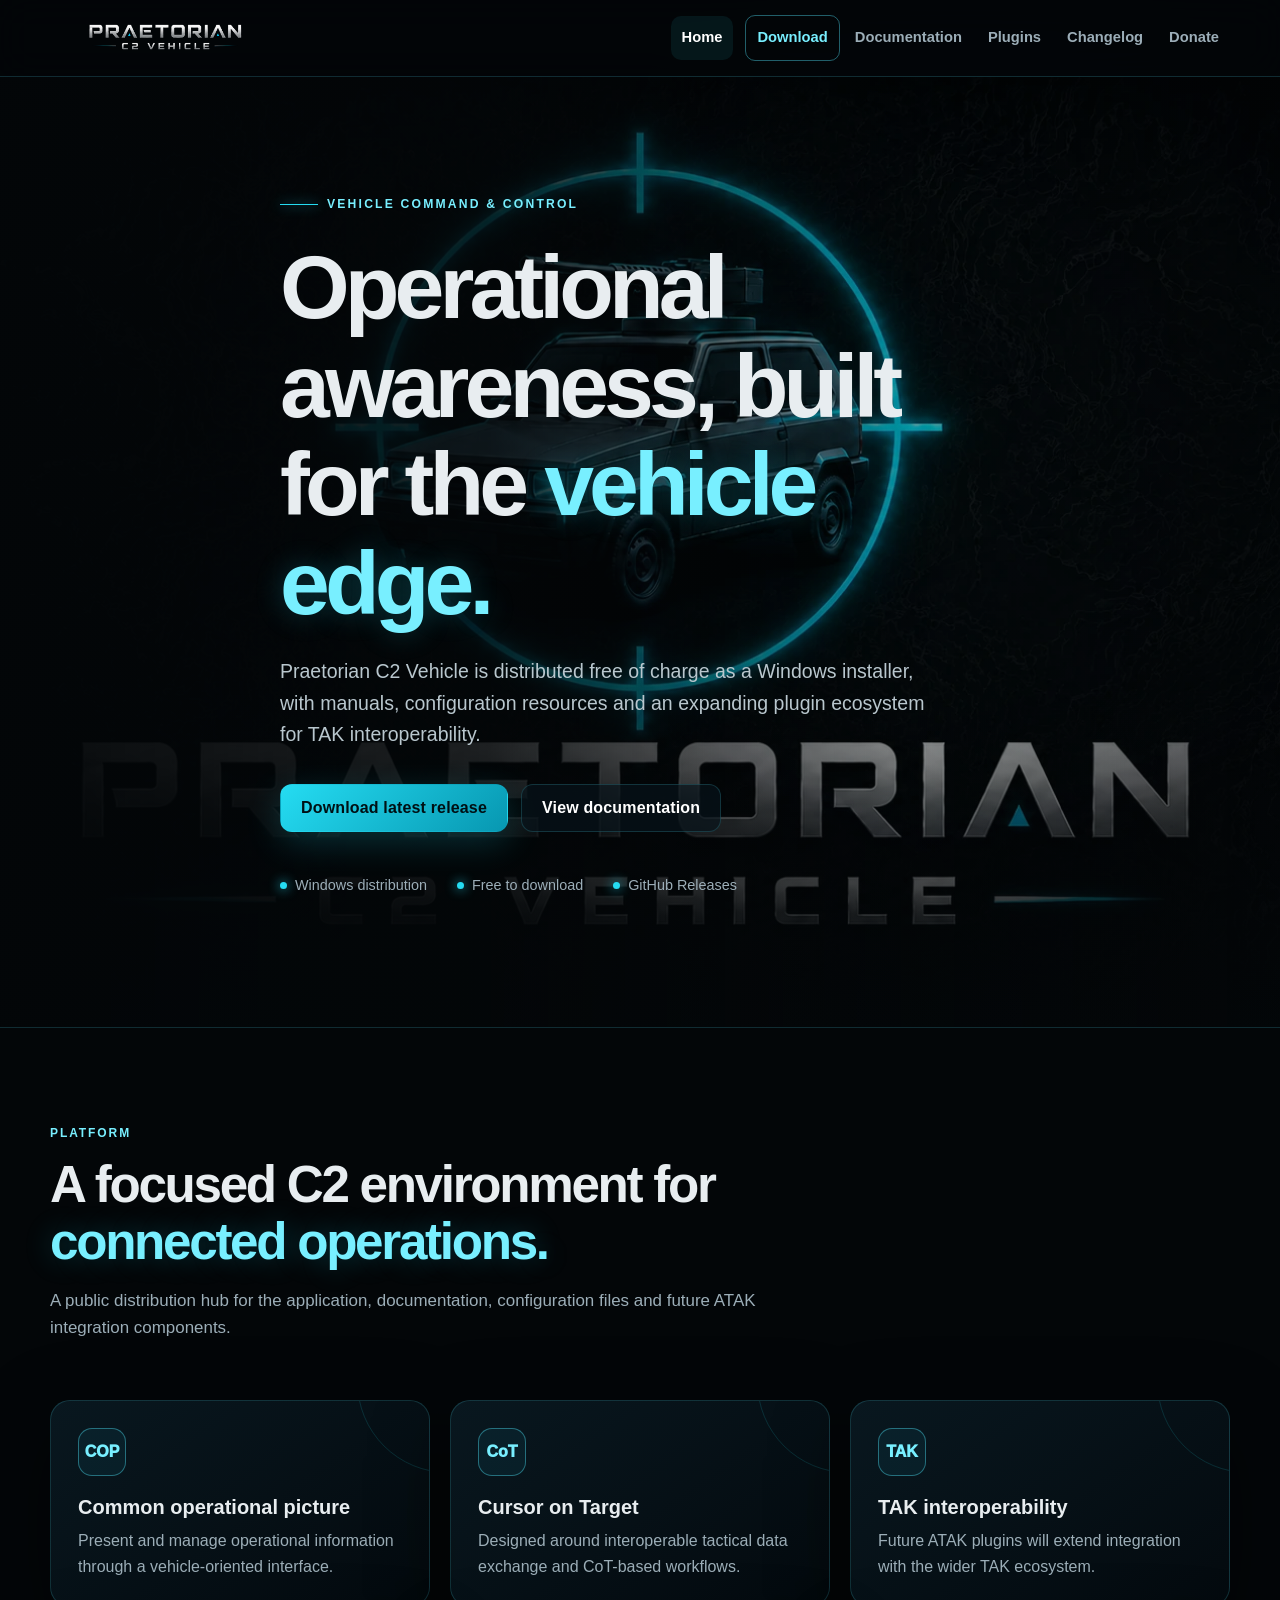
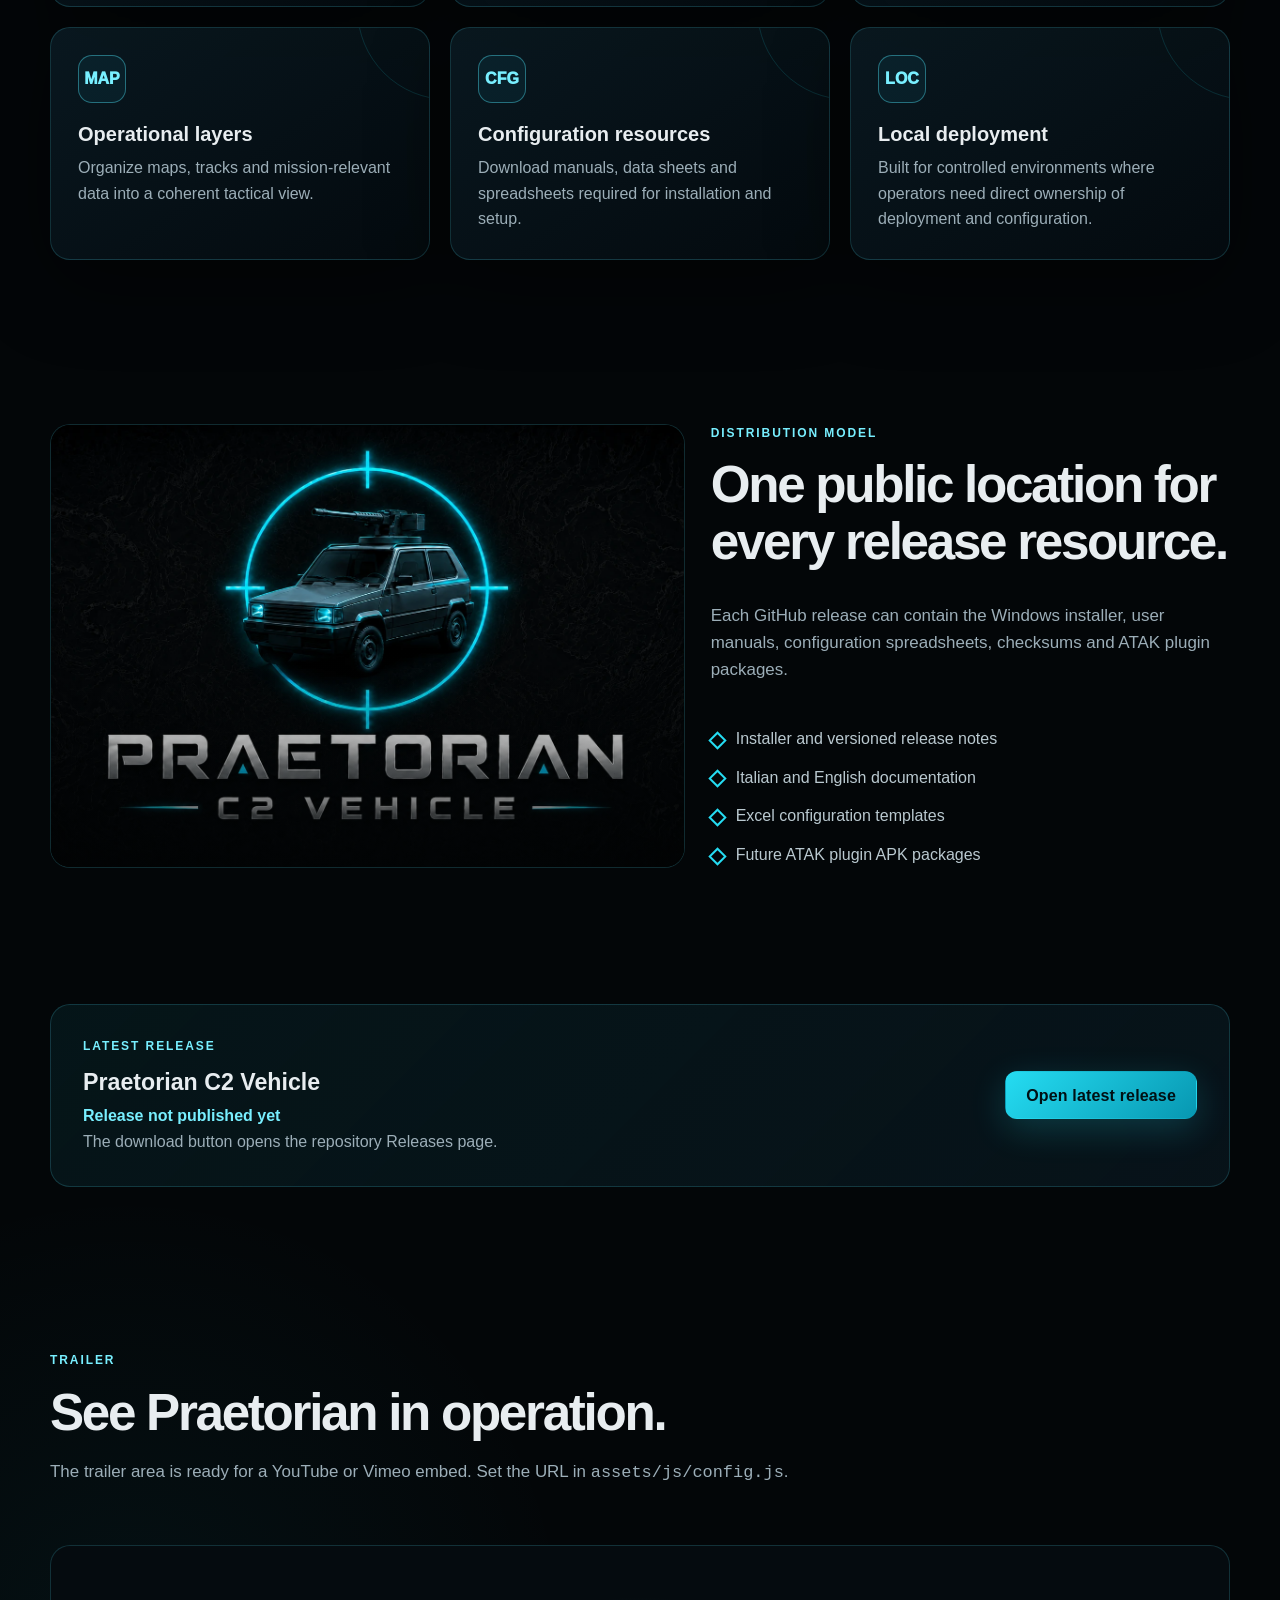
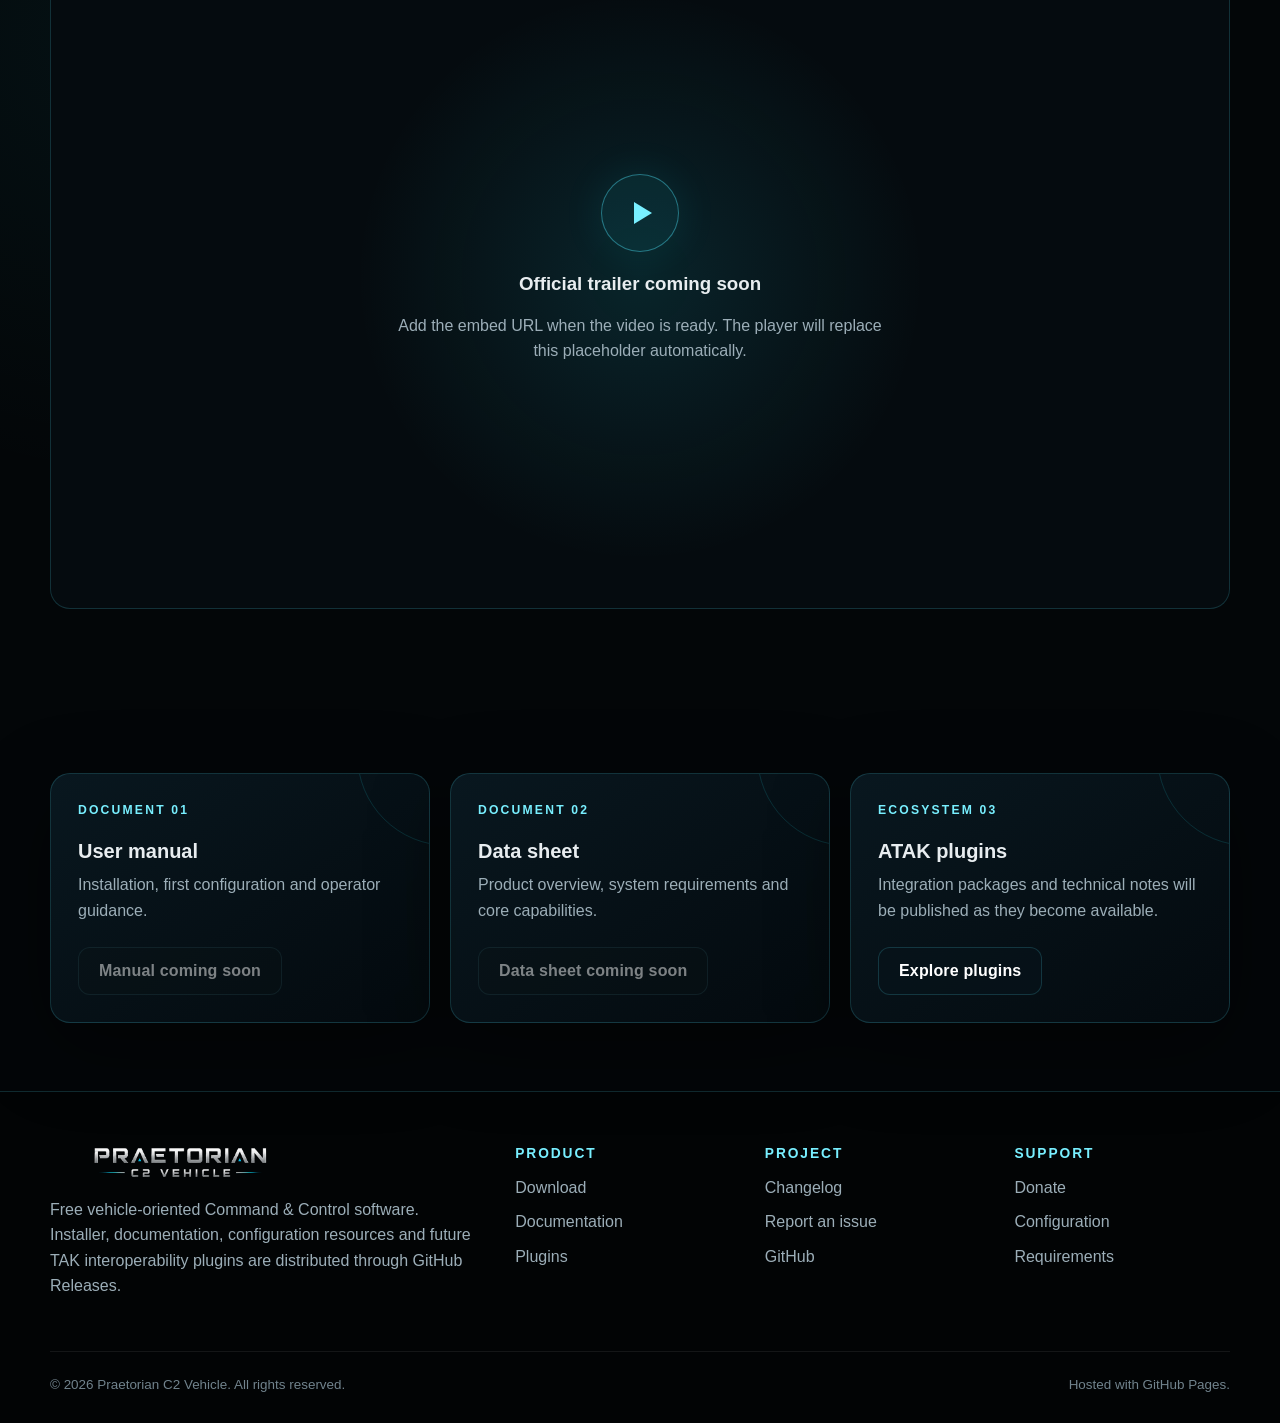
==== index.html @ a54d68a7 "Add Praetorian C2 Vehicle website" ====
<!doctype html>
<html lang="en">
<head>
  <meta charset="utf-8">
  <meta name="viewport" content="width=device-width, initial-scale=1">
  <meta name="theme-color" content="#030608">
  <meta name="description" content="Official distribution site for Praetorian C2 Vehicle: installer, manuals, configuration resources and future ATAK plugins.">
  <meta property="og:title" content="Praetorian C2 Vehicle — Free Vehicle Command & Control">
  <meta property="og:description" content="Official distribution site for Praetorian C2 Vehicle: installer, manuals, configuration resources and future ATAK plugins.">
  <meta property="og:type" content="website">
  <meta property="og:image" content="assets/images/praetorian-splash.png">
  <title>Praetorian C2 Vehicle — Free Vehicle Command & Control</title>
  <link rel="icon" href="assets/images/favicon.png" type="image/png">
  <link rel="apple-touch-icon" href="assets/images/apple-touch-icon.png">
  <link rel="stylesheet" href="assets/css/style.css">
</head>
<body>
<a class="skip-link" href="#main">Skip to content</a>
<header class="site-header">
  <div class="container nav-wrap">
    <a class="brand" href="index.html" aria-label="Praetorian C2 Vehicle home">
      <img src="assets/images/praetorian-wordmark.png" alt="Praetorian C2 Vehicle">
    </a>
    <button class="menu-toggle" type="button" aria-label="Open navigation" aria-expanded="false">☰</button>
    <nav class="nav-links" aria-label="Primary navigation"><a class="active" href="index.html">Home</a><a class=" nav-cta" href="download.html">Download</a><a class="" href="documentation.html">Documentation</a><a class="" href="plugins.html">Plugins</a><a class="" href="changelog.html">Changelog</a><a class="" href="donate.html">Donate</a></nav>
  </div>
</header>
<main id="main">
<section class="hero">
  <picture><source srcset="assets/images/praetorian-splash.webp" type="image/webp"><img class="hero-bg" src="assets/images/praetorian-splash.png" alt="Praetorian C2 Vehicle splash artwork"></picture>
  <div class="container hero-content">
    <div class="eyebrow">Vehicle Command & Control</div>
    <h1>Operational awareness, built for the <span class="accent">vehicle edge.</span></h1>
    <p class="hero-copy">Praetorian C2 Vehicle is distributed free of charge as a Windows installer, with manuals, configuration resources and an expanding plugin ecosystem for TAK interoperability.</p>
    <div class="hero-actions">
      <a class="btn btn-primary" href="https://github.com/Moicanox/Praetorian-C2-Vehicle/releases/latest">Download latest release</a>
      <a class="btn" href="documentation.html">View documentation</a>
    </div>
    <div class="hero-meta"><span>Windows distribution</span><span>Free to download</span><span>GitHub Releases</span></div>
  </div>
</section>

<section class="section">
  <div class="container">
    <div class="section-head fade-up">
      <div><div class="section-kicker">Platform</div><h2>A focused C2 environment for <span class="accent">connected operations.</span></h2><p class="lead">A public distribution hub for the application, documentation, configuration files and future ATAK integration components.</p></div>
    </div>
    <div class="grid grid-3">
      <article class="card fade-up"><div class="icon-box">COP</div><h3>Common operational picture</h3><p>Present and manage operational information through a vehicle-oriented interface.</p></article>
      <article class="card fade-up"><div class="icon-box">CoT</div><h3>Cursor on Target</h3><p>Designed around interoperable tactical data exchange and CoT-based workflows.</p></article>
      <article class="card fade-up"><div class="icon-box">TAK</div><h3>TAK interoperability</h3><p>Future ATAK plugins will extend integration with the wider TAK ecosystem.</p></article>
      <article class="card fade-up"><div class="icon-box">MAP</div><h3>Operational layers</h3><p>Organize maps, tracks and mission-relevant data into a coherent tactical view.</p></article>
      <article class="card fade-up"><div class="icon-box">CFG</div><h3>Configuration resources</h3><p>Download manuals, data sheets and spreadsheets required for installation and setup.</p></article>
      <article class="card fade-up"><div class="icon-box">LOC</div><h3>Local deployment</h3><p>Built for controlled environments where operators need direct ownership of deployment and configuration.</p></article>
    </div>
  </div>
</section>

<section class="section section-tight">
  <div class="container product-panel">
    <div class="product-visual fade-up"><img src="assets/images/praetorian-splash.webp" alt="Praetorian C2 Vehicle interface branding"></div>
    <div class="product-copy fade-up">
      <div class="section-kicker">Distribution model</div>
      <h2>One public location for every release resource.</h2>
      <p class="lead">Each GitHub release can contain the Windows installer, user manuals, configuration spreadsheets, checksums and ATAK plugin packages.</p>
      <ul class="list-clean"><li>Installer and versioned release notes</li><li>Italian and English documentation</li><li>Excel configuration templates</li><li>Future ATAK plugin APK packages</li></ul>
    </div>
  </div>
</section>

<section class="section section-tight">
  <div class="container">
    <div class="release-strip fade-up">
      <div><div class="section-kicker">Latest release</div><h3>Praetorian C2 Vehicle</h3><div data-latest-release class="release-status">Checking GitHub Releases…</div></div>
      <a class="btn btn-primary" href="https://github.com/Moicanox/Praetorian-C2-Vehicle/releases/latest">Open latest release</a>
    </div>
  </div>
</section>

<section class="section">
  <div class="container">
    <div class="section-head fade-up"><div><div class="section-kicker">Trailer</div><h2>See Praetorian in operation.</h2><p class="lead">The trailer area is ready for a YouTube or Vimeo embed. Set the URL in <code>assets/js/config.js</code>.</p></div></div>
    <div class="video-shell fade-up" data-trailer><div class="video-placeholder"><div class="play-mark"></div><h3>Official trailer coming soon</h3><p>Add the embed URL when the video is ready. The player will replace this placeholder automatically.</p></div></div>
  </div>
</section>

<section class="section section-tight">
  <div class="container">
    <div class="grid grid-3">
      <article class="card doc-card fade-up"><div class="card-number">DOCUMENT 01</div><h3>User manual</h3><p>Installation, first configuration and operator guidance.</p><a class="btn btn-disabled" data-config-link="manualUrl" data-ready-label="Download manual" aria-disabled="true" href="#">Manual coming soon</a></article>
      <article class="card doc-card fade-up"><div class="card-number">DOCUMENT 02</div><h3>Data sheet</h3><p>Product overview, system requirements and core capabilities.</p><a class="btn btn-disabled" data-config-link="dataSheetUrl" data-ready-label="Download data sheet" aria-disabled="true" href="#">Data sheet coming soon</a></article>
      <article class="card doc-card fade-up"><div class="card-number">ECOSYSTEM 03</div><h3>ATAK plugins</h3><p>Integration packages and technical notes will be published as they become available.</p><a class="btn" href="plugins.html">Explore plugins</a></article>
    </div>
  </div>
</section>
</main>
<footer class="site-footer">
  <div class="container">
    <div class="footer-grid">
      <div>
        <img class="footer-logo" src="assets/images/praetorian-wordmark.png" alt="Praetorian C2 Vehicle">
        <p class="footer-copy">Free vehicle-oriented Command & Control software. Installer, documentation, configuration resources and future TAK interoperability plugins are distributed through GitHub Releases.</p>
      </div>
      <div class="footer-col"><h3>Product</h3><a href="download.html">Download</a><a href="documentation.html">Documentation</a><a href="plugins.html">Plugins</a></div>
      <div class="footer-col"><h3>Project</h3><a href="changelog.html">Changelog</a><a href="https://github.com/Moicanox/Praetorian-C2-Vehicle/issues">Report an issue</a><a href="https://github.com/Moicanox/Praetorian-C2-Vehicle">GitHub</a></div>
      <div class="footer-col"><h3>Support</h3><a href="donate.html">Donate</a><a href="documentation.html#configuration">Configuration</a><a href="documentation.html#requirements">Requirements</a></div>
    </div>
    <div class="footer-bottom"><span>© <span id="year"></span> Praetorian C2 Vehicle. All rights reserved.</span><span>Hosted with GitHub Pages.</span></div>
  </div>
</footer>
<script>document.getElementById("year").textContent = new Date().getFullYear();</script>
<script src="assets/js/config.js"></script>
<script src="assets/js/main.js"></script>
</body>
</html>
---- assets/css/style.css ----
:root {
  --bg: #030608;
  --bg-soft: #071015;
  --panel: rgba(8, 20, 27, 0.78);
  --panel-strong: #091820;
  --line: rgba(78, 221, 244, 0.18);
  --line-strong: rgba(78, 221, 244, 0.42);
  --cyan: #25dcf2;
  --cyan-2: #78efff;
  --silver: #e8edf0;
  --muted: #9caeb8;
  --danger: #ff7b7b;
  --success: #70e5b1;
  --shadow: 0 24px 80px rgba(0,0,0,.45);
  --max: 1180px;
  --radius: 20px;
}

* { box-sizing: border-box; }
html { scroll-behavior: smooth; }
body {
  margin: 0;
  min-height: 100vh;
  color: var(--silver);
  background:
    radial-gradient(circle at 75% 10%, rgba(37,220,242,.09), transparent 32rem),
    radial-gradient(circle at 10% 70%, rgba(37,220,242,.05), transparent 28rem),
    var(--bg);
  font-family: Inter, ui-sans-serif, -apple-system, BlinkMacSystemFont, "Segoe UI", Arial, sans-serif;
  line-height: 1.6;
}
body::before {
  content: "";
  position: fixed;
  inset: 0;
  pointer-events: none;
  opacity: .13;
  background-image:
    linear-gradient(rgba(255,255,255,.025) 1px, transparent 1px),
    linear-gradient(90deg, rgba(255,255,255,.025) 1px, transparent 1px);
  background-size: 38px 38px;
  mask-image: linear-gradient(to bottom, black, transparent 85%);
}
img { display: block; max-width: 100%; }
a { color: inherit; }
button, a { -webkit-tap-highlight-color: transparent; }
.container { width: min(calc(100% - 40px), var(--max)); margin: 0 auto; }

.skip-link { position: fixed; left: 16px; top: -80px; z-index: 1000; background: var(--cyan); color: #001014; padding: 10px 14px; border-radius: 10px; font-weight: 800; }
.skip-link:focus { top: 16px; }

.site-header {
  position: sticky;
  top: 0;
  z-index: 100;
  background: rgba(3,6,8,.82);
  backdrop-filter: blur(18px);
  border-bottom: 1px solid var(--line);
}
.nav-wrap { min-height: 76px; display: flex; align-items: center; justify-content: space-between; gap: 22px; }
.brand { display: inline-flex; align-items: center; text-decoration: none; min-width: 230px; }
.brand img { width: 230px; height: auto; }
.nav-links { display: flex; align-items: center; gap: 4px; }
.nav-links a { text-decoration: none; color: var(--muted); padding: 10px 11px; border-radius: 10px; font-size: .92rem; font-weight: 700; }
.nav-links a:hover, .nav-links a.active { color: white; background: rgba(37,220,242,.08); }
.nav-cta { margin-left: 8px; border: 1px solid var(--line-strong); color: var(--cyan-2) !important; }
.menu-toggle { display:none; border:1px solid var(--line); background:var(--panel); color:white; width:44px; height:44px; border-radius:12px; font-size:1.35rem; }

.hero {
  position: relative;
  min-height: 760px;
  display: grid;
  align-items: center;
  overflow: hidden;
  border-bottom: 1px solid var(--line);
}
.hero::before {
  content:"";
  position:absolute;
  inset:0;
  background:
    linear-gradient(90deg, rgba(3,6,8,.97) 0%, rgba(3,6,8,.84) 38%, rgba(3,6,8,.22) 72%, rgba(3,6,8,.55) 100%),
    linear-gradient(0deg, rgba(3,6,8,1) 0%, rgba(3,6,8,0) 36%);
  z-index:1;
}
.hero-bg { position:absolute; inset:0; width:100%; height:100%; object-fit:cover; object-position:center; opacity:.82; }
.hero-content { position:relative; z-index:2; max-width:720px; padding:110px 0 130px; }
.eyebrow { display:inline-flex; align-items:center; gap:9px; color:var(--cyan-2); text-transform:uppercase; letter-spacing:.18em; font-size:.76rem; font-weight:900; }
.eyebrow::before { content:""; width:38px; height:1px; background:var(--cyan); box-shadow:0 0 12px var(--cyan); }
h1,h2,h3 { line-height:1.1; margin-top:0; }
h1 { font-size:clamp(3rem, 7vw, 6.4rem); letter-spacing:-.055em; margin:24px 0; max-width:890px; }
h1 .accent, h2 .accent { color:var(--cyan-2); text-shadow:0 0 28px rgba(37,220,242,.25); }
.hero-copy { color:#b9c7ce; max-width:660px; font-size:clamp(1.02rem, 2vw, 1.22rem); }
.hero-actions { display:flex; flex-wrap:wrap; gap:13px; margin-top:34px; }
.btn { display:inline-flex; align-items:center; justify-content:center; gap:10px; min-height:48px; padding:0 20px; border-radius:12px; border:1px solid var(--line); background:rgba(8,20,27,.68); color:white; text-decoration:none; font-weight:850; letter-spacing:.01em; cursor:pointer; transition:.2s ease; }
.btn:hover { transform:translateY(-2px); border-color:var(--line-strong); background:rgba(16,39,48,.9); }
.btn-primary { background:linear-gradient(135deg, var(--cyan), #0797b1); color:#001014; border-color:transparent; box-shadow:0 10px 35px rgba(37,220,242,.2); }
.btn-primary:hover { background:linear-gradient(135deg, #71f1ff, #17bcd5); }
.btn-disabled, .btn[aria-disabled="true"] { opacity:.48; pointer-events:none; filter:grayscale(.3); }
.hero-meta { display:flex; flex-wrap:wrap; gap:18px 30px; margin-top:42px; color:var(--muted); font-size:.9rem; }
.hero-meta span { display:flex; align-items:center; gap:8px; }
.hero-meta span::before { content:""; width:7px; height:7px; border-radius:50%; background:var(--cyan); box-shadow:0 0 12px var(--cyan); }

.section { padding:96px 0; position:relative; }
.section-tight { padding:68px 0; }
.section-head { display:flex; justify-content:space-between; align-items:end; gap:30px; margin-bottom:42px; }
.section-head > div { max-width:760px; }
.section-kicker { color:var(--cyan-2); text-transform:uppercase; letter-spacing:.16em; font-size:.75rem; font-weight:900; margin-bottom:14px; }
.section h2 { font-size:clamp(2rem, 4vw, 3.5rem); letter-spacing:-.045em; margin-bottom:15px; }
.lead { color:var(--muted); font-size:1.06rem; }

.grid { display:grid; gap:20px; }
.grid-3 { grid-template-columns:repeat(3, minmax(0,1fr)); }
.grid-2 { grid-template-columns:repeat(2, minmax(0,1fr)); }
.card { position:relative; overflow:hidden; border:1px solid var(--line); background:linear-gradient(145deg, rgba(10,27,35,.86), rgba(4,11,15,.88)); border-radius:var(--radius); padding:27px; box-shadow:var(--shadow); }
.card::after { content:""; position:absolute; width:180px; height:180px; right:-110px; top:-110px; border:1px solid rgba(37,220,242,.15); border-radius:50%; }
.card:hover { border-color:rgba(37,220,242,.32); }
.card-number { color:var(--cyan-2); font-size:.76rem; font-weight:900; letter-spacing:.18em; }
.card h3 { font-size:1.25rem; margin:20px 0 10px; }
.card p { color:var(--muted); margin:0; }
.icon-box { width:48px; height:48px; border:1px solid var(--line-strong); border-radius:14px; display:grid; place-items:center; color:var(--cyan-2); background:rgba(37,220,242,.06); font-weight:950; }

.product-panel { display:grid; grid-template-columns:1.1fr .9fr; gap:26px; align-items:stretch; }
.product-visual { min-height:430px; border-radius:var(--radius); overflow:hidden; border:1px solid var(--line); background:#020405; position:relative; }
.product-visual img { width:100%; height:100%; object-fit:cover; }
.product-visual::after { content:""; position:absolute; inset:0; background:linear-gradient(0deg, rgba(2,4,5,.7), transparent 50%); }
.product-copy { display:flex; flex-direction:column; justify-content:center; }
.list-clean { list-style:none; padding:0; margin:26px 0 0; display:grid; gap:13px; }
.list-clean li { display:flex; align-items:flex-start; gap:12px; color:#bac9d0; }
.list-clean li::before { content:""; width:9px; height:9px; margin-top:.48em; flex:0 0 auto; border:2px solid var(--cyan); transform:rotate(45deg); }

.release-strip { border:1px solid var(--line); background:linear-gradient(135deg, rgba(37,220,242,.07), rgba(8,20,27,.92)); border-radius:var(--radius); padding:32px; display:flex; align-items:center; justify-content:space-between; gap:28px; }
.release-strip h3 { margin:0 0 8px; font-size:1.45rem; }
.release-status { color:var(--muted); }
.release-version { color:var(--cyan-2); font-weight:900; }

.video-shell { aspect-ratio:16/9; border-radius:var(--radius); border:1px solid var(--line); background:radial-gradient(circle at center, rgba(37,220,242,.12), transparent 42%), #050b0f; overflow:hidden; position:relative; display:grid; place-items:center; }
.video-shell iframe { width:100%; height:100%; border:0; }
.video-placeholder { text-align:center; padding:24px; max-width:540px; }
.play-mark { width:78px; height:78px; border-radius:50%; display:grid; place-items:center; margin:0 auto 22px; border:1px solid var(--line-strong); background:rgba(37,220,242,.07); box-shadow:0 0 45px rgba(37,220,242,.09); }
.play-mark::before { content:""; width:0; height:0; border-top:11px solid transparent; border-bottom:11px solid transparent; border-left:18px solid var(--cyan-2); margin-left:5px; }
.video-placeholder p { color:var(--muted); }

.page-hero { padding:120px 0 72px; border-bottom:1px solid var(--line); background:linear-gradient(180deg, rgba(37,220,242,.05), transparent); }
.page-hero h1 { font-size:clamp(2.8rem, 7vw, 5rem); max-width:900px; margin-bottom:18px; }
.page-hero p { color:var(--muted); font-size:1.1rem; max-width:760px; }
.breadcrumb { color:var(--cyan-2); text-transform:uppercase; font-size:.74rem; font-weight:900; letter-spacing:.15em; }

.download-grid { display:grid; gap:18px; }
.download-item { display:grid; grid-template-columns:58px 1fr auto; align-items:center; gap:18px; border:1px solid var(--line); background:var(--panel); border-radius:16px; padding:18px; }
.download-item h3 { margin:0 0 4px; font-size:1.06rem; }
.download-item p { color:var(--muted); margin:0; font-size:.9rem; }
.file-type { width:54px; height:54px; display:grid; place-items:center; border-radius:13px; border:1px solid var(--line); color:var(--cyan-2); font-weight:950; font-size:.75rem; }
.badge { display:inline-flex; align-items:center; padding:5px 9px; border-radius:999px; background:rgba(37,220,242,.08); border:1px solid var(--line); color:var(--cyan-2); font-size:.72rem; font-weight:900; letter-spacing:.04em; }
.status-message { padding:16px 18px; border:1px solid var(--line); border-radius:14px; color:var(--muted); background:rgba(8,20,27,.6); }
.status-message.error { color:#ffc3c3; border-color:rgba(255,123,123,.3); }

.doc-card { min-height:250px; display:flex; flex-direction:column; }
.doc-card .btn { margin-top:auto; align-self:flex-start; }
.timeline { position:relative; display:grid; gap:20px; }
.timeline::before { content:""; position:absolute; left:16px; top:10px; bottom:10px; width:1px; background:var(--line-strong); }
.timeline-item { position:relative; padding-left:54px; }
.timeline-item::before { content:""; position:absolute; left:10px; top:9px; width:13px; height:13px; border-radius:50%; background:var(--cyan); box-shadow:0 0 16px var(--cyan); }
.timeline-item .card { padding:23px; }
.timeline-meta { color:var(--cyan-2); font-size:.8rem; font-weight:900; letter-spacing:.08em; text-transform:uppercase; }
.timeline-body { color:var(--muted); }
.timeline-body ul { padding-left:20px; }

.donate-box { max-width:820px; margin:0 auto; text-align:center; padding:52px; }
.donate-box p { color:var(--muted); max-width:620px; margin:0 auto 28px; }
.qr-placeholder { width:210px; aspect-ratio:1; margin:28px auto; border:1px dashed var(--line-strong); border-radius:18px; display:grid; place-items:center; color:var(--muted); background:rgba(37,220,242,.035); }

.site-footer { border-top:1px solid var(--line); background:#020405; padding:54px 0 28px; }
.footer-grid { display:grid; grid-template-columns:1.4fr repeat(3, .7fr); gap:34px; }
.footer-logo { width:260px; margin-bottom:15px; }
.footer-copy { color:var(--muted); max-width:450px; }
.footer-col h3 { font-size:.86rem; text-transform:uppercase; letter-spacing:.14em; color:var(--cyan-2); }
.footer-col a { display:block; text-decoration:none; color:var(--muted); margin:9px 0; }
.footer-col a:hover { color:white; }
.footer-bottom { border-top:1px solid rgba(255,255,255,.07); margin-top:36px; padding-top:22px; display:flex; justify-content:space-between; gap:20px; color:#71838d; font-size:.84rem; }

.fade-up { opacity:0; transform:translateY(18px); transition:opacity .65s ease, transform .65s ease; }
.fade-up.visible { opacity:1; transform:none; }

@media (max-width: 960px) {
  .menu-toggle { display:block; }
  .nav-links { display:none; position:absolute; top:76px; left:20px; right:20px; flex-direction:column; align-items:stretch; padding:15px; border:1px solid var(--line); border-radius:16px; background:rgba(3,8,11,.97); box-shadow:var(--shadow); }
  .nav-links.open { display:flex; }
  .nav-links a { padding:12px 14px; }
  .nav-cta { margin-left:0; }
  .hero { min-height:690px; }
  .hero::before { background:linear-gradient(90deg, rgba(3,6,8,.95), rgba(3,6,8,.65)), linear-gradient(0deg, rgba(3,6,8,1), transparent 45%); }
  .grid-3 { grid-template-columns:1fr 1fr; }
  .product-panel { grid-template-columns:1fr; }
  .product-visual { min-height:350px; }
  .footer-grid { grid-template-columns:1fr 1fr; }
}

@media (max-width: 650px) {
  .container { width:min(calc(100% - 26px), var(--max)); }
  .brand img { width:190px; }
  .hero { min-height:640px; }
  .hero-content { padding:90px 0 110px; }
  h1 { font-size:clamp(2.7rem, 14vw, 4.3rem); }
  .section { padding:72px 0; }
  .section-head { display:block; }
  .grid-3, .grid-2 { grid-template-columns:1fr; }
  .release-strip { align-items:flex-start; flex-direction:column; }
  .download-item { grid-template-columns:48px 1fr; }
  .download-item .btn { grid-column:1 / -1; }
  .footer-grid { grid-template-columns:1fr; }
  .footer-bottom { flex-direction:column; }
  .donate-box { padding:30px 20px; }
}

@media (prefers-reduced-motion: reduce) {
  html { scroll-behavior:auto; }
  *, *::before, *::after { animation:none !important; transition:none !important; }
  .fade-up { opacity:1; transform:none; }
}
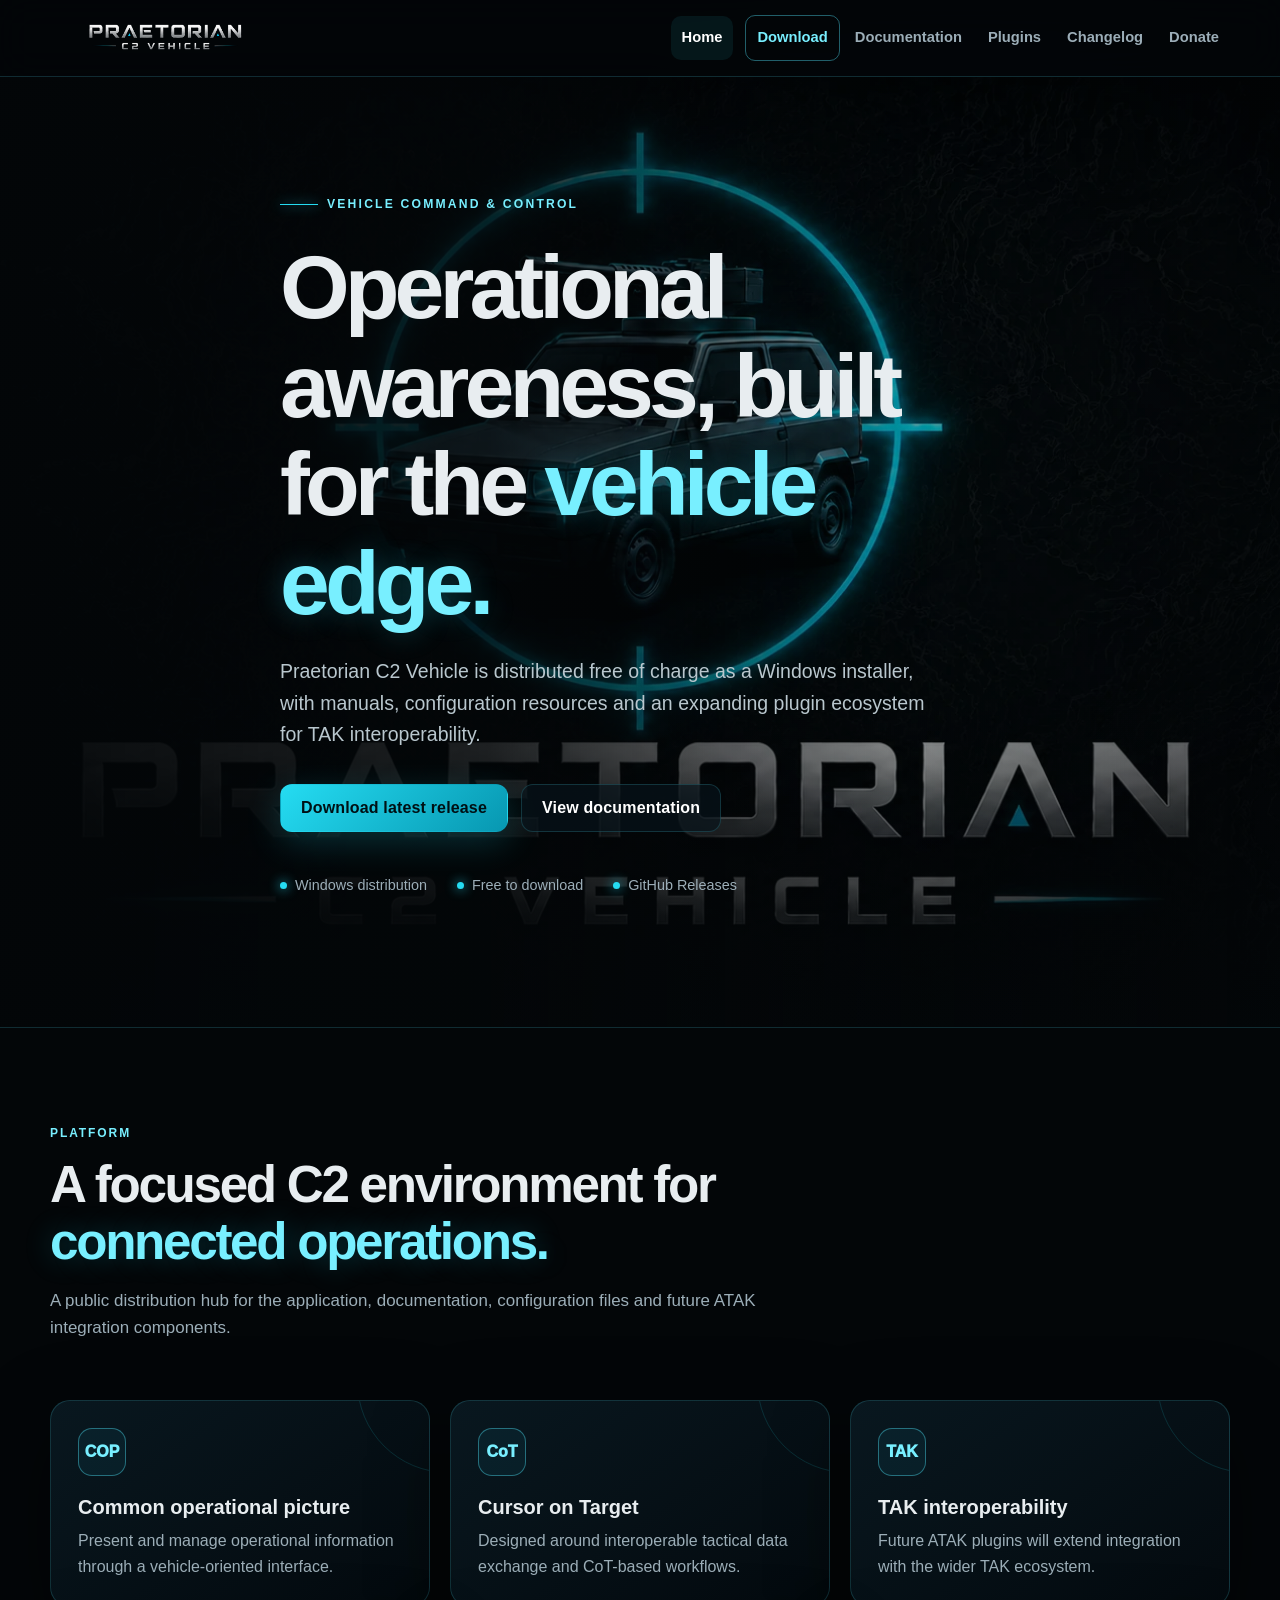
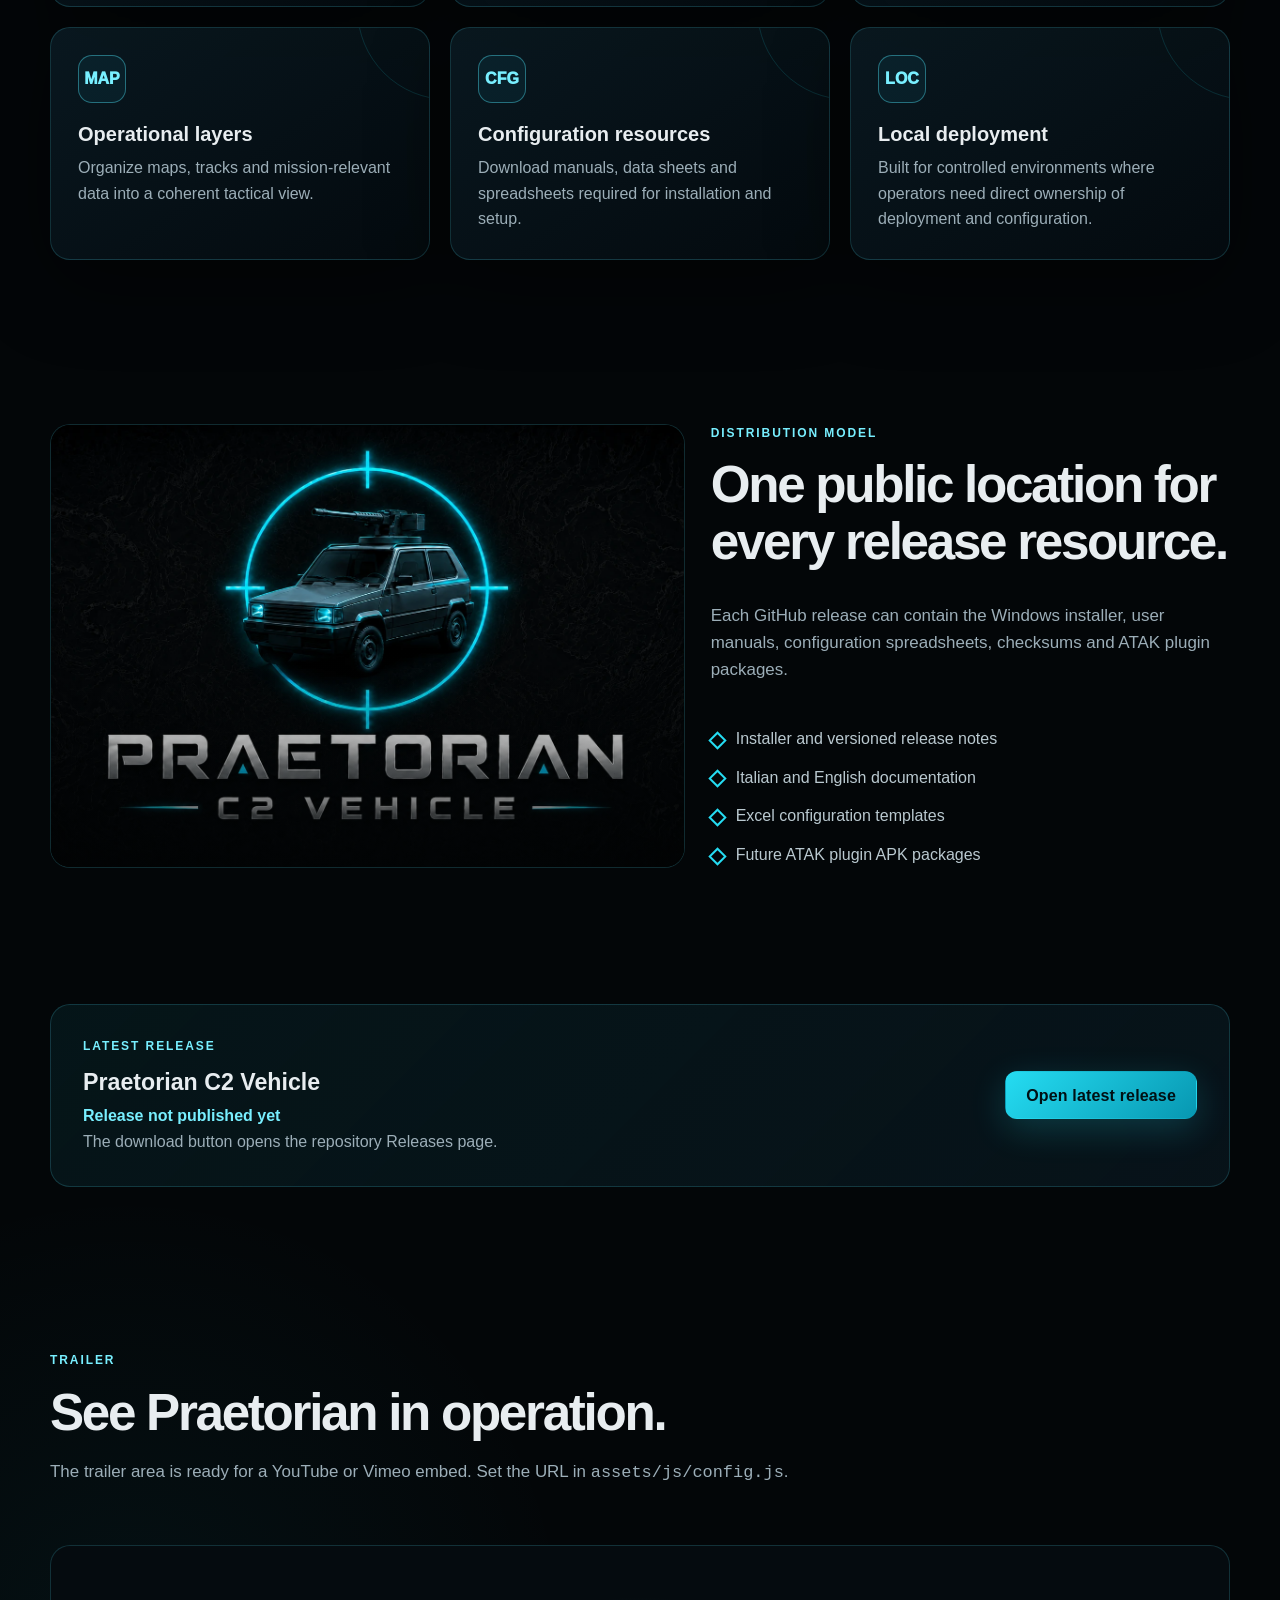
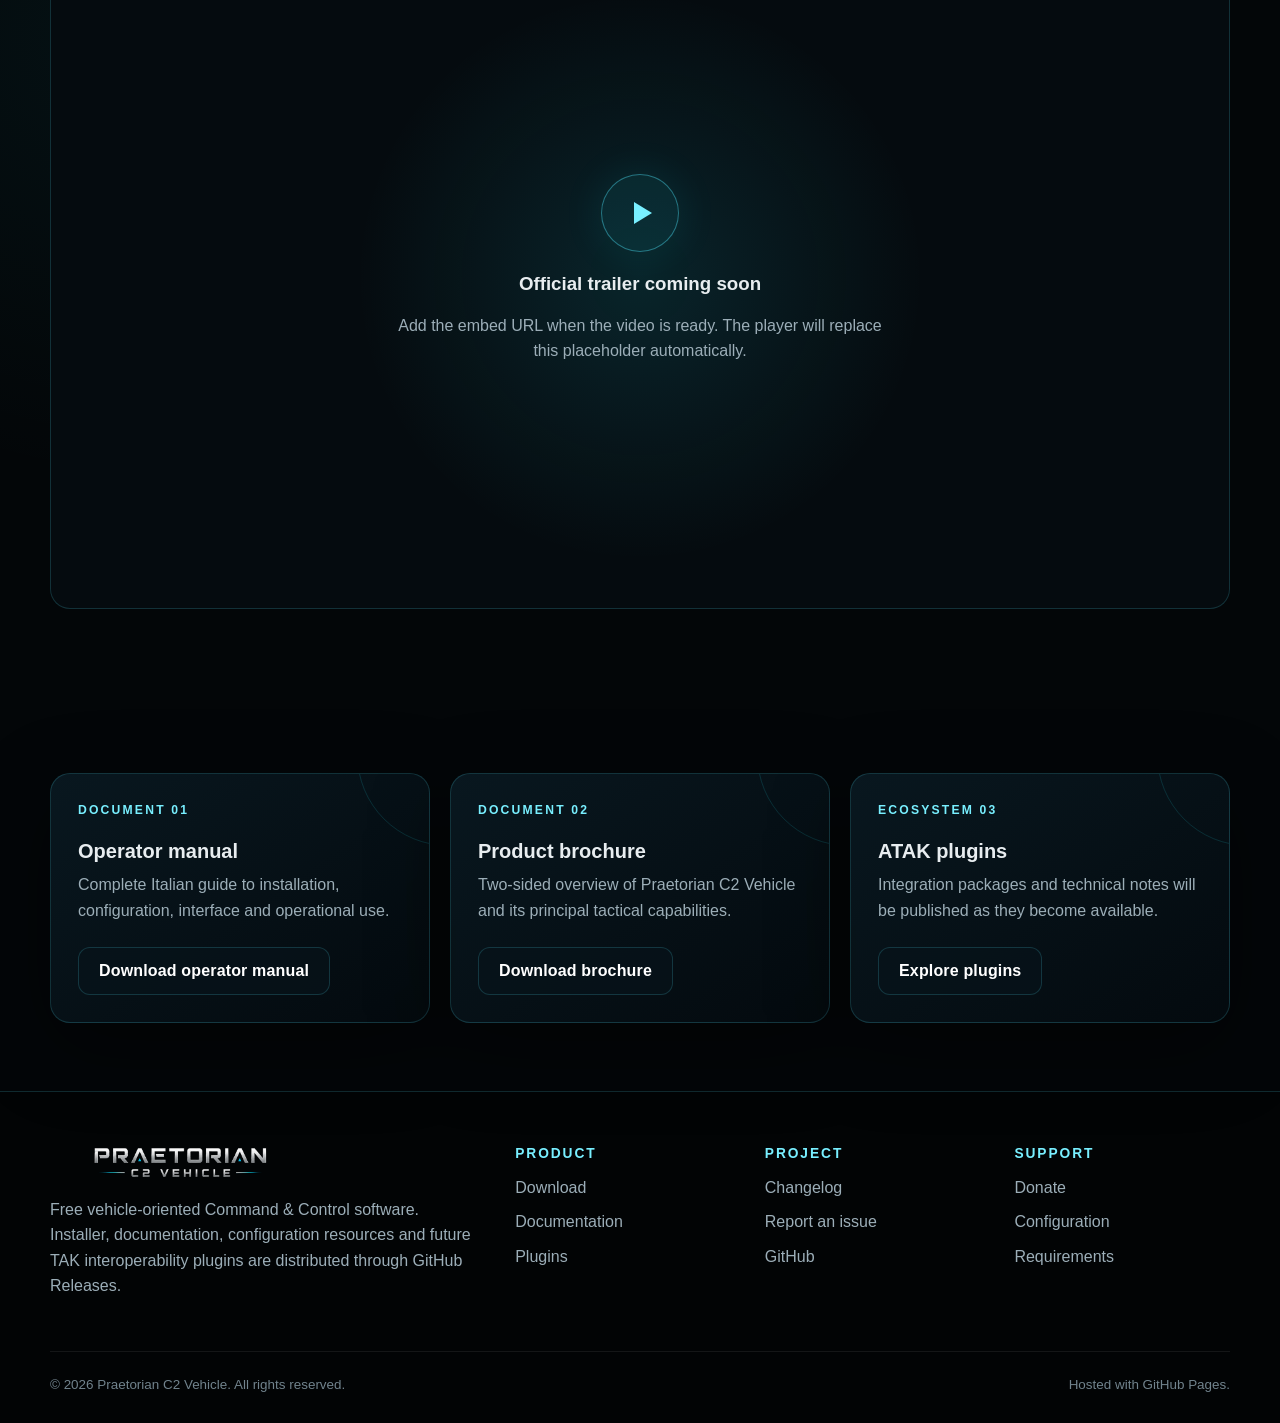
==== commit 603a6775: "Publish manuals and configuration resources" ====
--- a/index.html
+++ b/index.html
@@ -87,8 +87,8 @@
 <section class="section section-tight">
   <div class="container">
     <div class="grid grid-3">
-      <article class="card doc-card fade-up"><div class="card-number">DOCUMENT 01</div><h3>User manual</h3><p>Installation, first configuration and operator guidance.</p><a class="btn btn-disabled" data-config-link="manualUrl" data-ready-label="Download manual" aria-disabled="true" href="#">Manual coming soon</a></article>
-      <article class="card doc-card fade-up"><div class="card-number">DOCUMENT 02</div><h3>Data sheet</h3><p>Product overview, system requirements and core capabilities.</p><a class="btn btn-disabled" data-config-link="dataSheetUrl" data-ready-label="Download data sheet" aria-disabled="true" href="#">Data sheet coming soon</a></article>
+      <article class="card doc-card fade-up"><div class="card-number">DOCUMENT 01</div><h3>Operator manual</h3><p>Complete Italian guide to installation, configuration, interface and operational use.</p><a class="btn btn-disabled" data-config-link="manualUrl" data-ready-label="Download operator manual" aria-disabled="true" href="#" download>Manual unavailable</a></article>
+      <article class="card doc-card fade-up"><div class="card-number">DOCUMENT 02</div><h3>Product brochure</h3><p>Two-sided overview of Praetorian C2 Vehicle and its principal tactical capabilities.</p><a class="btn btn-disabled" data-config-link="brochureUrl" data-ready-label="Download brochure" aria-disabled="true" href="#" download>Brochure unavailable</a></article>
       <article class="card doc-card fade-up"><div class="card-number">ECOSYSTEM 03</div><h3>ATAK plugins</h3><p>Integration packages and technical notes will be published as they become available.</p><a class="btn" href="plugins.html">Explore plugins</a></article>
     </div>
   </div>
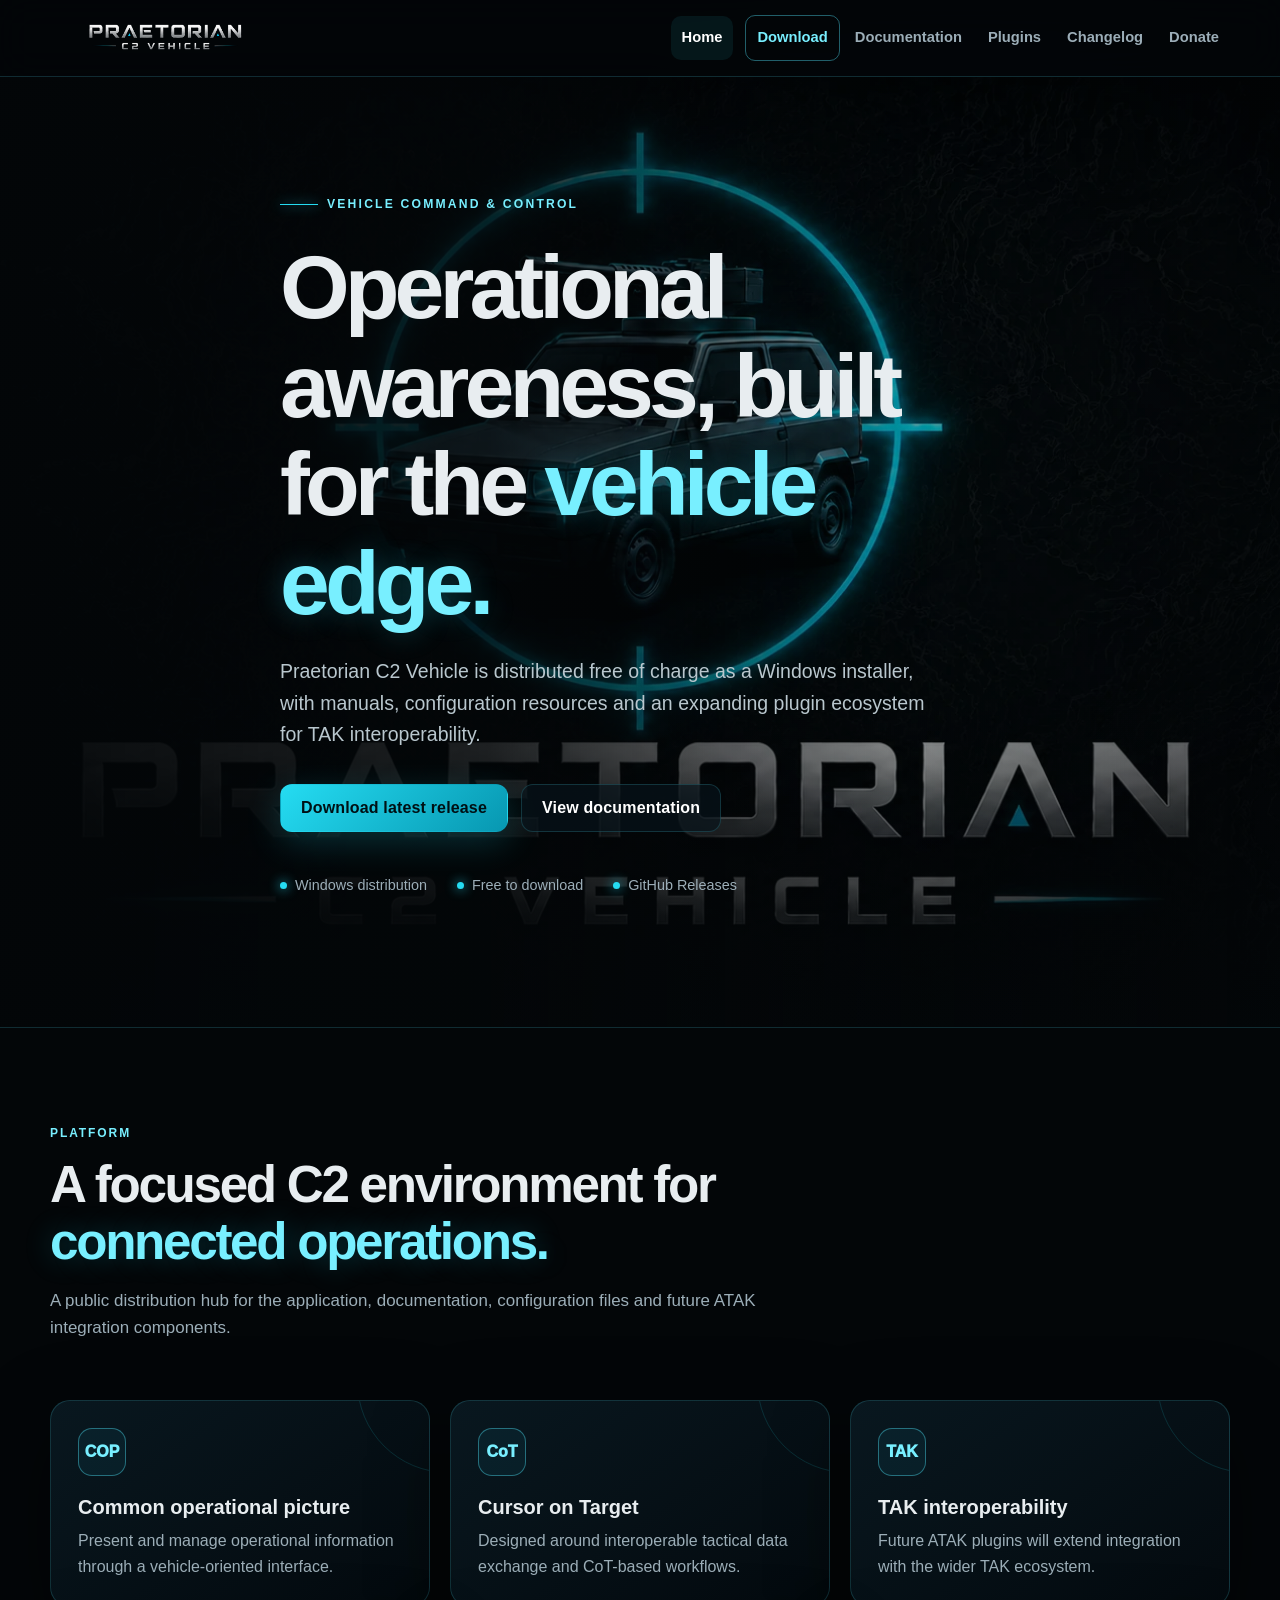
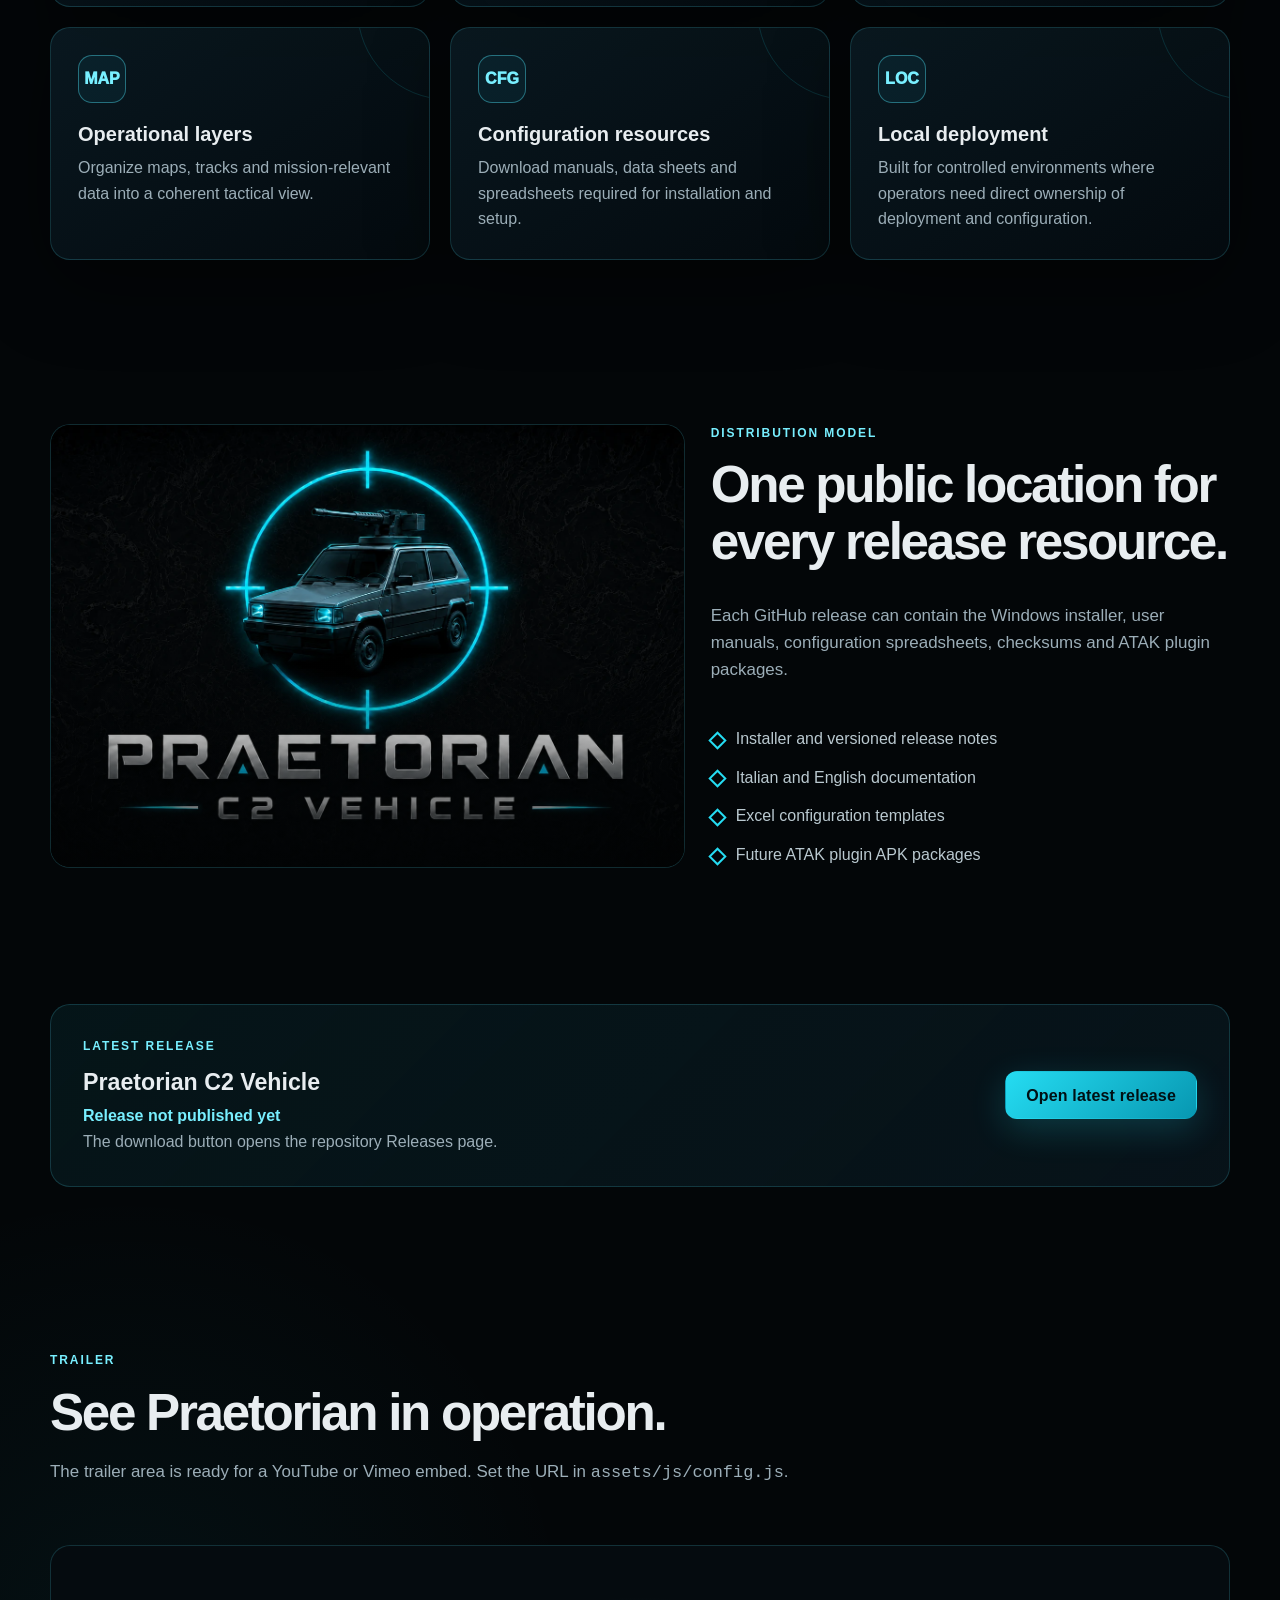
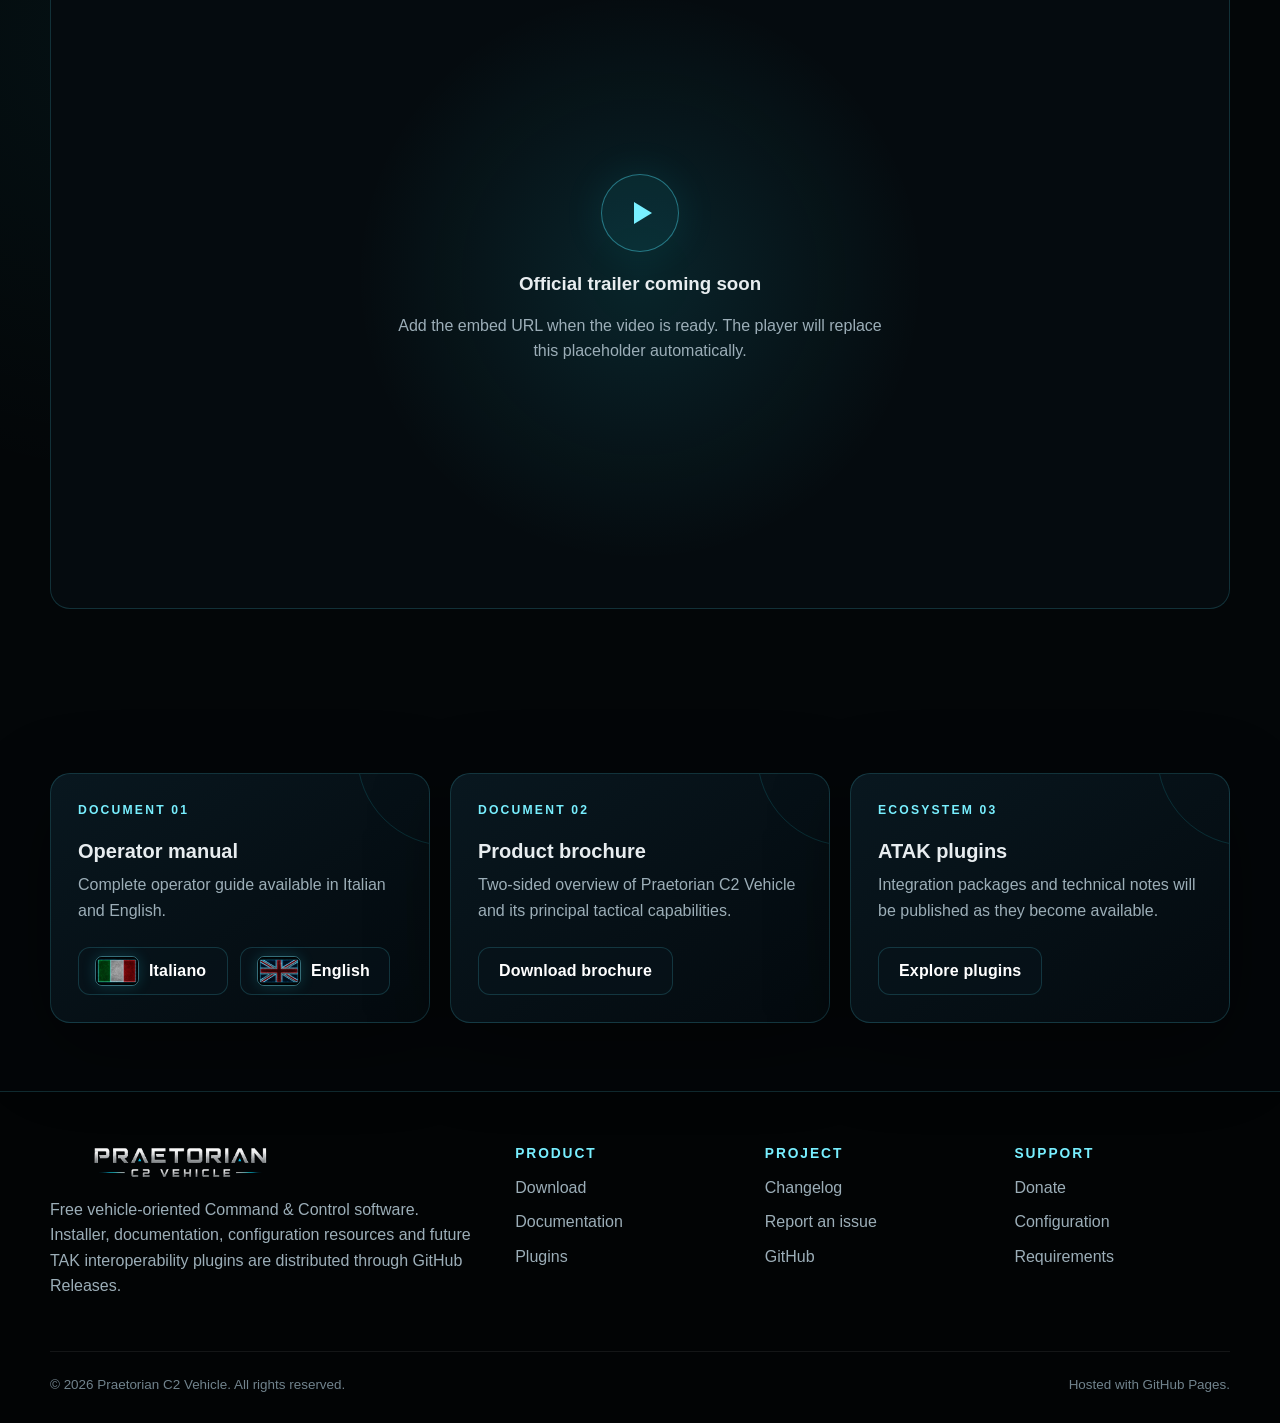
==== commit 566d2d41: "Add Italian and English operator manual downloads" ====
--- a/index.html
+++ b/index.html
@@ -87,7 +87,52 @@
 <section class="section section-tight">
   <div class="container">
     <div class="grid grid-3">
-      <article class="card doc-card fade-up"><div class="card-number">DOCUMENT 01</div><h3>Operator manual</h3><p>Complete Italian guide to installation, configuration, interface and operational use.</p><a class="btn btn-disabled" data-config-link="manualUrl" data-ready-label="Download operator manual" aria-disabled="true" href="#" download>Manual unavailable</a></article>
+      <article class="card doc-card fade-up">
+        <div class="card-number">DOCUMENT 01</div>
+
+        <h3>Operator manual</h3>
+
+        <p>
+          Complete operator guide available in Italian and English.
+        </p>
+
+        <div
+          class="manual-downloads"
+          aria-label="Operator manual language selection"
+        >
+          <a
+            class="btn language-download btn-disabled"
+            data-config-link="manualItUrl"
+            aria-disabled="true"
+            href="#"
+            download
+            aria-label="Download the operator manual in Italian"
+          >
+            <img
+              class="language-flag"
+              src="assets/images/ITA.png"
+              alt=""
+            >
+            <span>Italiano</span>
+          </a>
+
+          <a
+            class="btn language-download btn-disabled"
+            data-config-link="manualEnUrl"
+            aria-disabled="true"
+            href="#"
+            download
+            aria-label="Download the operator manual in English"
+          >
+            <img
+              class="language-flag"
+              src="assets/images/USA.png"
+              alt=""
+            >
+            <span>English</span>
+          </a>
+        </div>
+      </article>
       <article class="card doc-card fade-up"><div class="card-number">DOCUMENT 02</div><h3>Product brochure</h3><p>Two-sided overview of Praetorian C2 Vehicle and its principal tactical capabilities.</p><a class="btn btn-disabled" data-config-link="brochureUrl" data-ready-label="Download brochure" aria-disabled="true" href="#" download>Brochure unavailable</a></article>
       <article class="card doc-card fade-up"><div class="card-number">ECOSYSTEM 03</div><h3>ATAK plugins</h3><p>Integration packages and technical notes will be published as they become available.</p><a class="btn" href="plugins.html">Explore plugins</a></article>
     </div>
--- a/assets/css/style.css
+++ b/assets/css/style.css
@@ -158,6 +158,35 @@
 
 .doc-card { min-height:250px; display:flex; flex-direction:column; }
 .doc-card .btn { margin-top:auto; align-self:flex-start; }
+
+.manual-downloads {
+  display:flex;
+  flex-wrap:wrap;
+  gap:12px;
+  margin-top:auto;
+}
+
+.doc-card .manual-downloads .btn {
+  margin-top:0;
+  align-self:auto;
+}
+
+.language-download {
+  min-width:150px;
+  justify-content:flex-start;
+  padding:0 16px;
+}
+
+.language-flag {
+  width:44px;
+  height:30px;
+  flex:0 0 auto;
+  object-fit:cover;
+  object-position:center;
+  border-radius:7px;
+  border:1px solid rgba(120,239,255,.42);
+  box-shadow:0 0 14px rgba(37,220,242,.18);
+}
 .timeline { position:relative; display:grid; gap:20px; }
 .timeline::before { content:""; position:absolute; left:16px; top:10px; bottom:10px; width:1px; background:var(--line-strong); }
 .timeline-item { position:relative; padding-left:54px; }
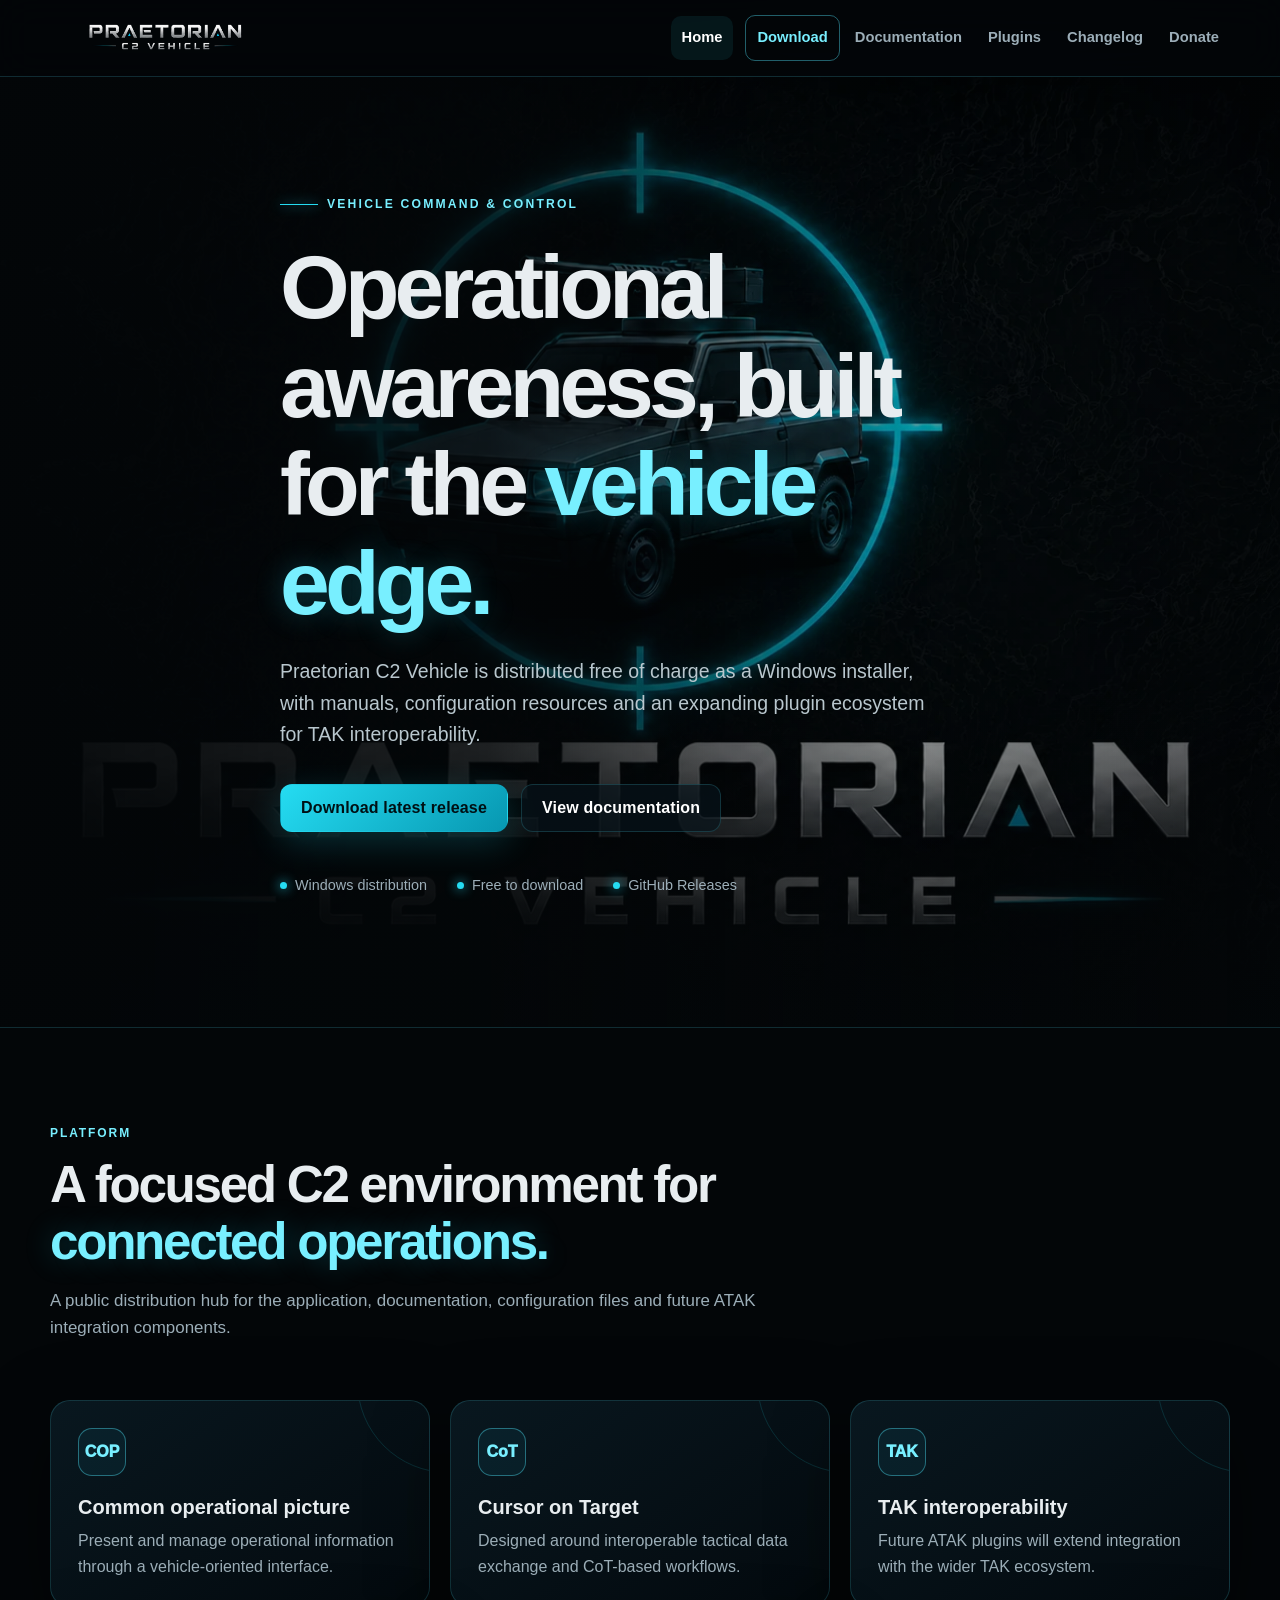
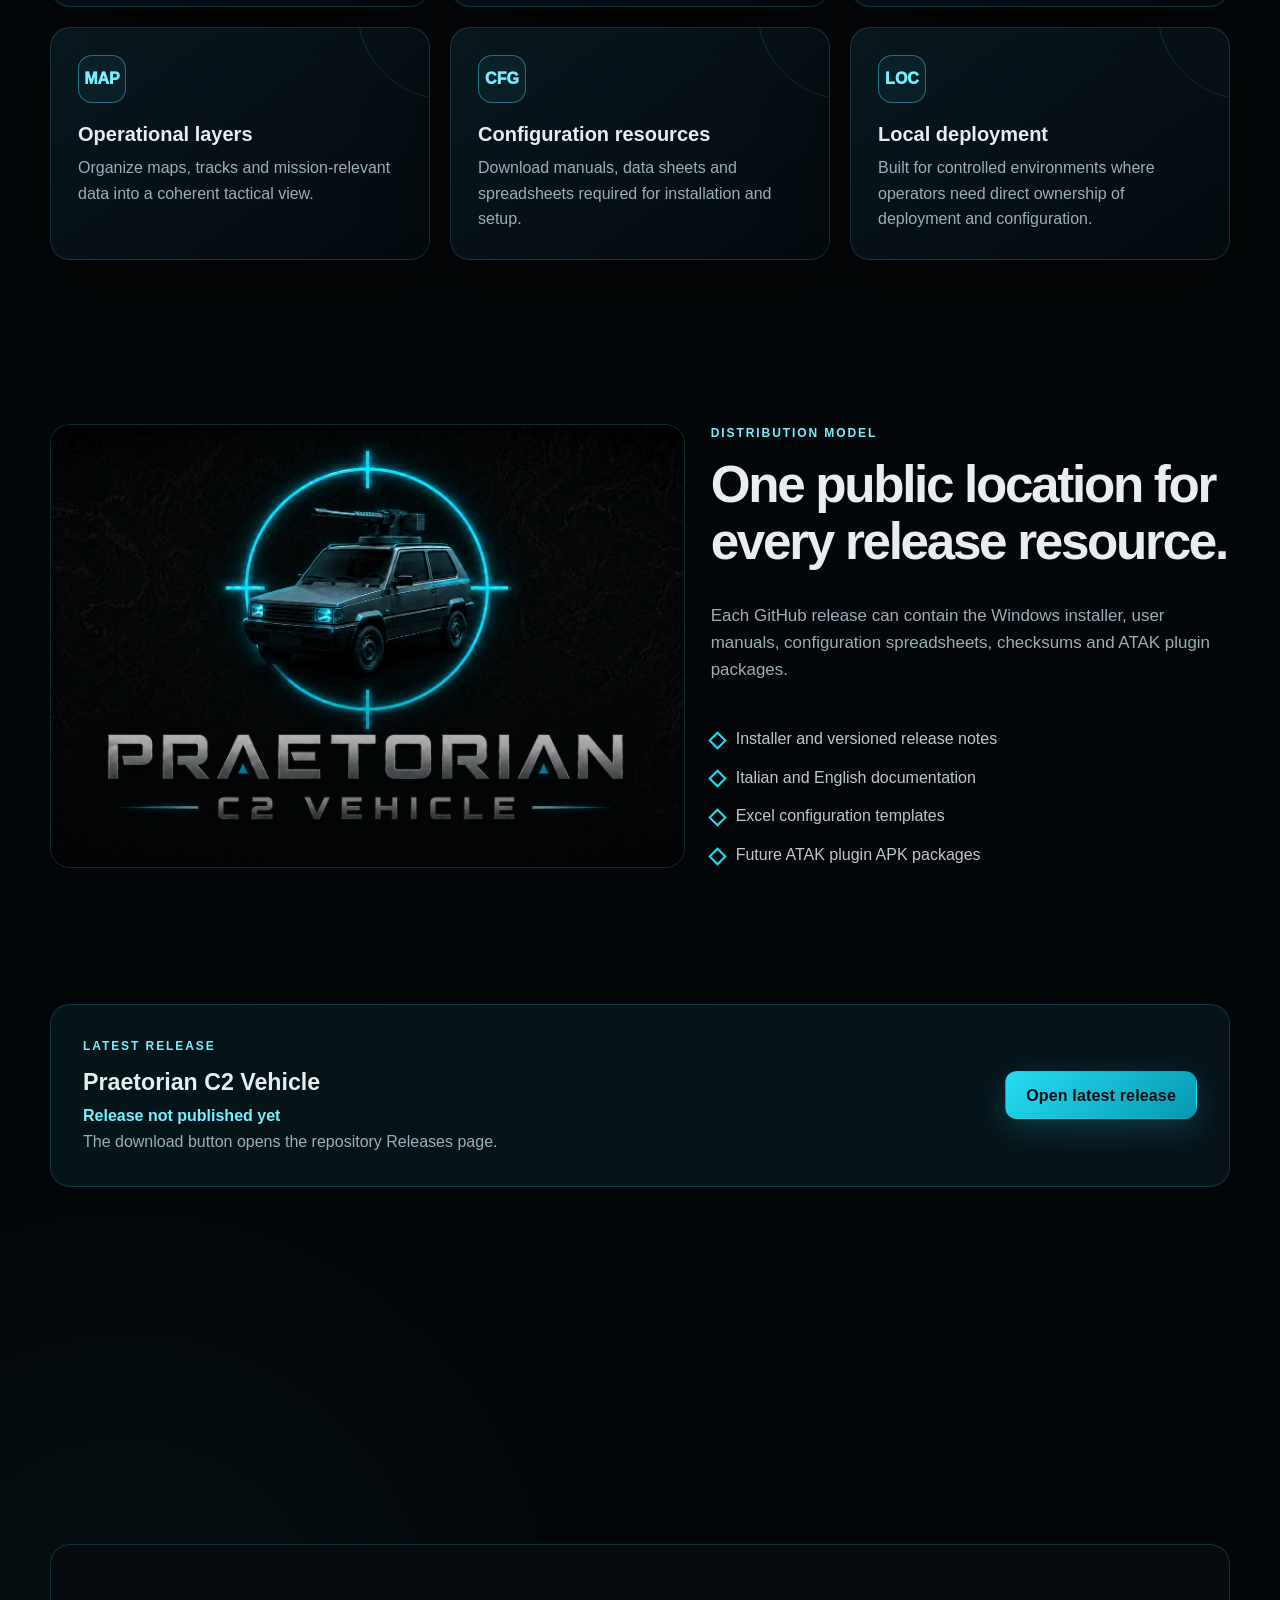
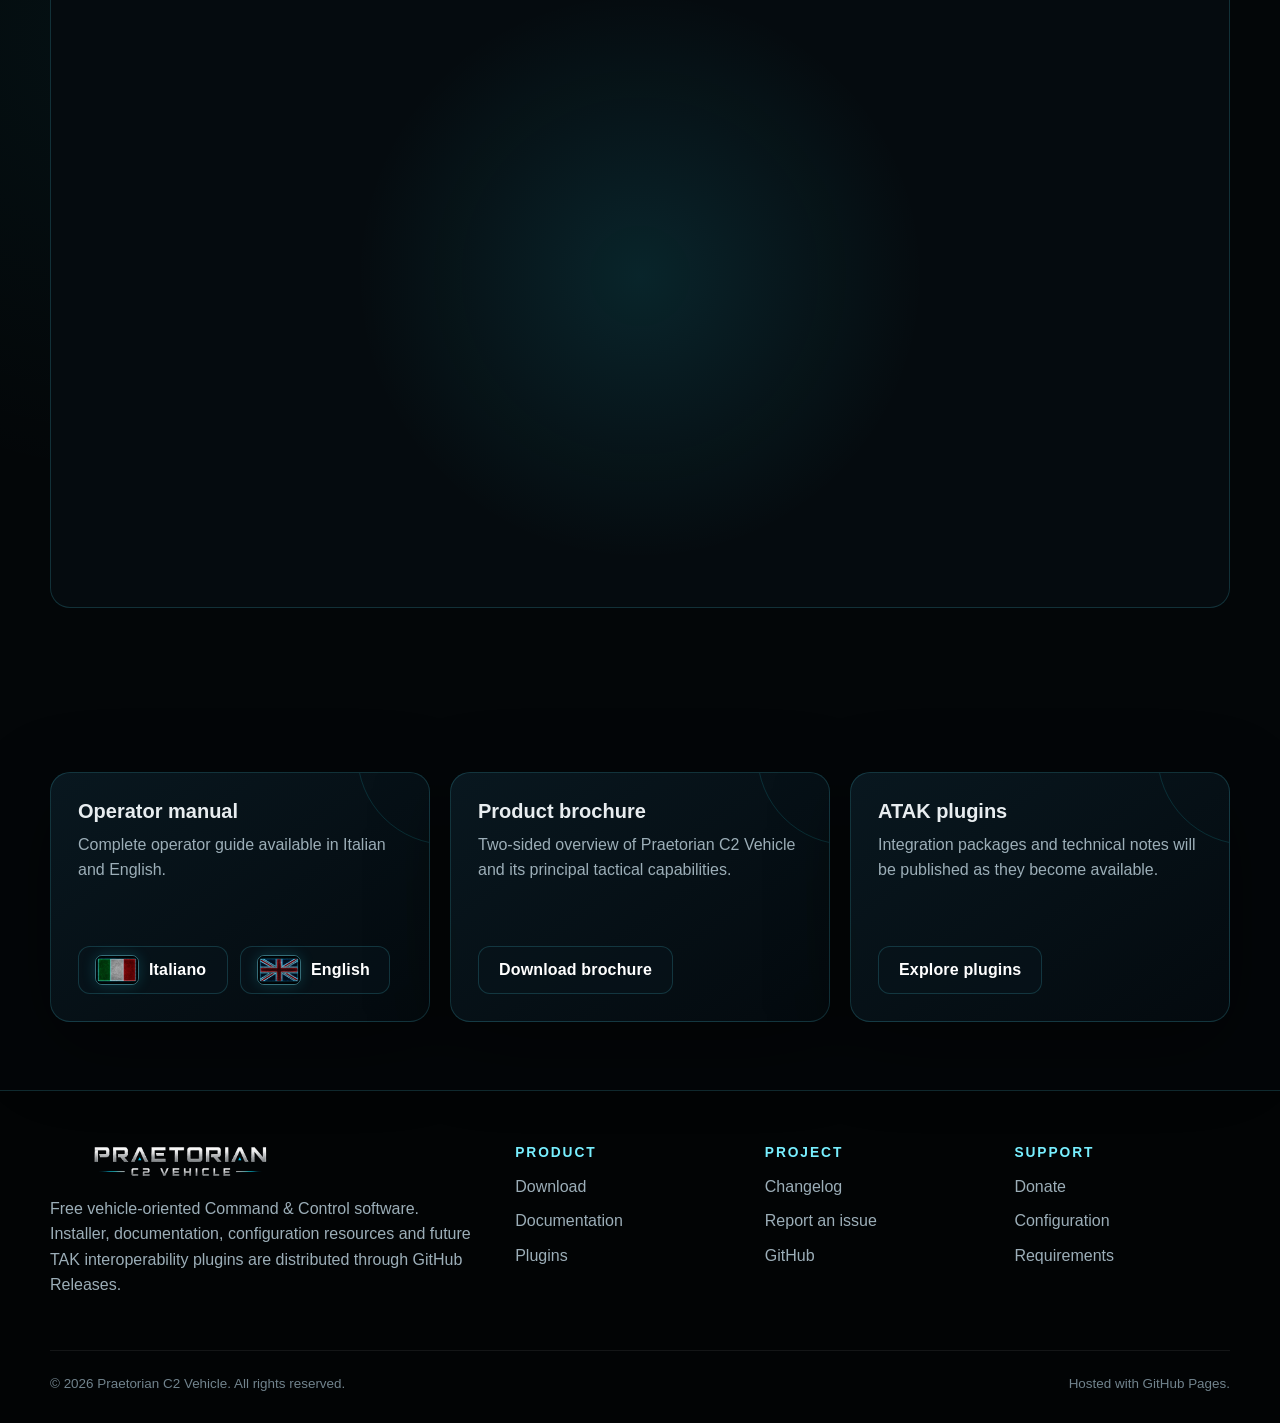
==== commit d84a8352: "Update documentation and publish official trailer" ====
--- a/index.html
+++ b/index.html
@@ -79,8 +79,30 @@
 
 <section class="section">
   <div class="container">
-    <div class="section-head fade-up"><div><div class="section-kicker">Trailer</div><h2>See Praetorian in operation.</h2><p class="lead">The trailer area is ready for a YouTube or Vimeo embed. Set the URL in <code>assets/js/config.js</code>.</p></div></div>
-    <div class="video-shell fade-up" data-trailer><div class="video-placeholder"><div class="play-mark"></div><h3>Official trailer coming soon</h3><p>Add the embed URL when the video is ready. The player will replace this placeholder automatically.</p></div></div>
+    <div class="section-head fade-up">
+      <div>
+        <div class="section-kicker">Official trailer</div>
+
+        <h2>See Praetorian in operation.</h2>
+
+        <p class="lead">
+          Explore the interface, tactical workflow and core capabilities
+          of Praetorian C2 Vehicle.
+        </p>
+      </div>
+    </div>
+
+    <div class="video-shell fade-up" data-trailer>
+      <div class="video-placeholder">
+        <div class="play-mark"></div>
+
+        <h3>Praetorian C2 Vehicle trailer</h3>
+
+        <p>
+          Open the official trailer on YouTube to see the platform in operation.
+        </p>
+      </div>
+    </div>
   </div>
 </section>
 
@@ -88,8 +110,6 @@
   <div class="container">
     <div class="grid grid-3">
       <article class="card doc-card fade-up">
-        <div class="card-number">DOCUMENT 01</div>
-
         <h3>Operator manual</h3>
 
         <p>
@@ -133,8 +153,39 @@
           </a>
         </div>
       </article>
-      <article class="card doc-card fade-up"><div class="card-number">DOCUMENT 02</div><h3>Product brochure</h3><p>Two-sided overview of Praetorian C2 Vehicle and its principal tactical capabilities.</p><a class="btn btn-disabled" data-config-link="brochureUrl" data-ready-label="Download brochure" aria-disabled="true" href="#" download>Brochure unavailable</a></article>
-      <article class="card doc-card fade-up"><div class="card-number">ECOSYSTEM 03</div><h3>ATAK plugins</h3><p>Integration packages and technical notes will be published as they become available.</p><a class="btn" href="plugins.html">Explore plugins</a></article>
+
+      <article class="card doc-card fade-up">
+        <h3>Product brochure</h3>
+
+        <p>
+          Two-sided overview of Praetorian C2 Vehicle and its principal
+          tactical capabilities.
+        </p>
+
+        <a
+          class="btn btn-disabled"
+          data-config-link="brochureUrl"
+          data-ready-label="Download brochure"
+          aria-disabled="true"
+          href="#"
+          download
+        >
+          Brochure unavailable
+        </a>
+      </article>
+
+      <article class="card doc-card fade-up">
+        <h3>ATAK plugins</h3>
+
+        <p>
+          Integration packages and technical notes will be published
+          as they become available.
+        </p>
+
+        <a class="btn" href="plugins.html">
+          Explore plugins
+        </a>
+      </article>
     </div>
   </div>
 </section>
--- a/assets/css/style.css
+++ b/assets/css/style.css
@@ -156,8 +156,33 @@
 .status-message { padding:16px 18px; border:1px solid var(--line); border-radius:14px; color:var(--muted); background:rgba(8,20,27,.6); }
 .status-message.error { color:#ffc3c3; border-color:rgba(255,123,123,.3); }
 
-.doc-card { min-height:250px; display:flex; flex-direction:column; }
-.doc-card .btn { margin-top:auto; align-self:flex-start; }
+.download-tool-meta {
+  margin-top:8px !important;
+  color:var(--cyan-2) !important;
+  font-size:.82rem !important;
+  font-weight:800;
+  letter-spacing:.02em;
+}
+
+.map-tool-note {
+  margin-top:18px;
+  border-style:dashed;
+}
+
+.doc-card {
+  min-height:250px;
+  display:flex;
+  flex-direction:column;
+}
+
+.doc-card > h3:first-child {
+  margin-top:0;
+}
+
+.doc-card .btn {
+  margin-top:auto;
+  align-self:flex-start;
+}
 
 .manual-downloads {
   display:flex;
@@ -198,7 +223,30 @@
 
 .donate-box { max-width:820px; margin:0 auto; text-align:center; padding:52px; }
 .donate-box p { color:var(--muted); max-width:620px; margin:0 auto 28px; }
-.qr-placeholder { width:210px; aspect-ratio:1; margin:28px auto; border:1px dashed var(--line-strong); border-radius:18px; display:grid; place-items:center; color:var(--muted); background:rgba(37,220,242,.035); }
+.qr-placeholder {
+  width:210px;
+  aspect-ratio:1;
+  margin:28px auto;
+  border:1px dashed var(--line-strong);
+  border-radius:18px;
+  display:grid;
+  place-items:center;
+  color:var(--muted);
+  background:rgba(37,220,242,.035);
+}
+
+.qr-placeholder.qr-ready {
+  padding:12px;
+  border-style:solid;
+  background:#ffffff;
+  box-shadow:0 18px 45px rgba(0,0,0,.38);
+}
+
+.qr-placeholder.qr-ready img {
+  width:100%;
+  height:100%;
+  object-fit:contain;
+}
 
 .site-footer { border-top:1px solid var(--line); background:#020405; padding:54px 0 28px; }
 .footer-grid { display:grid; grid-template-columns:1.4fr repeat(3, .7fr); gap:34px; }
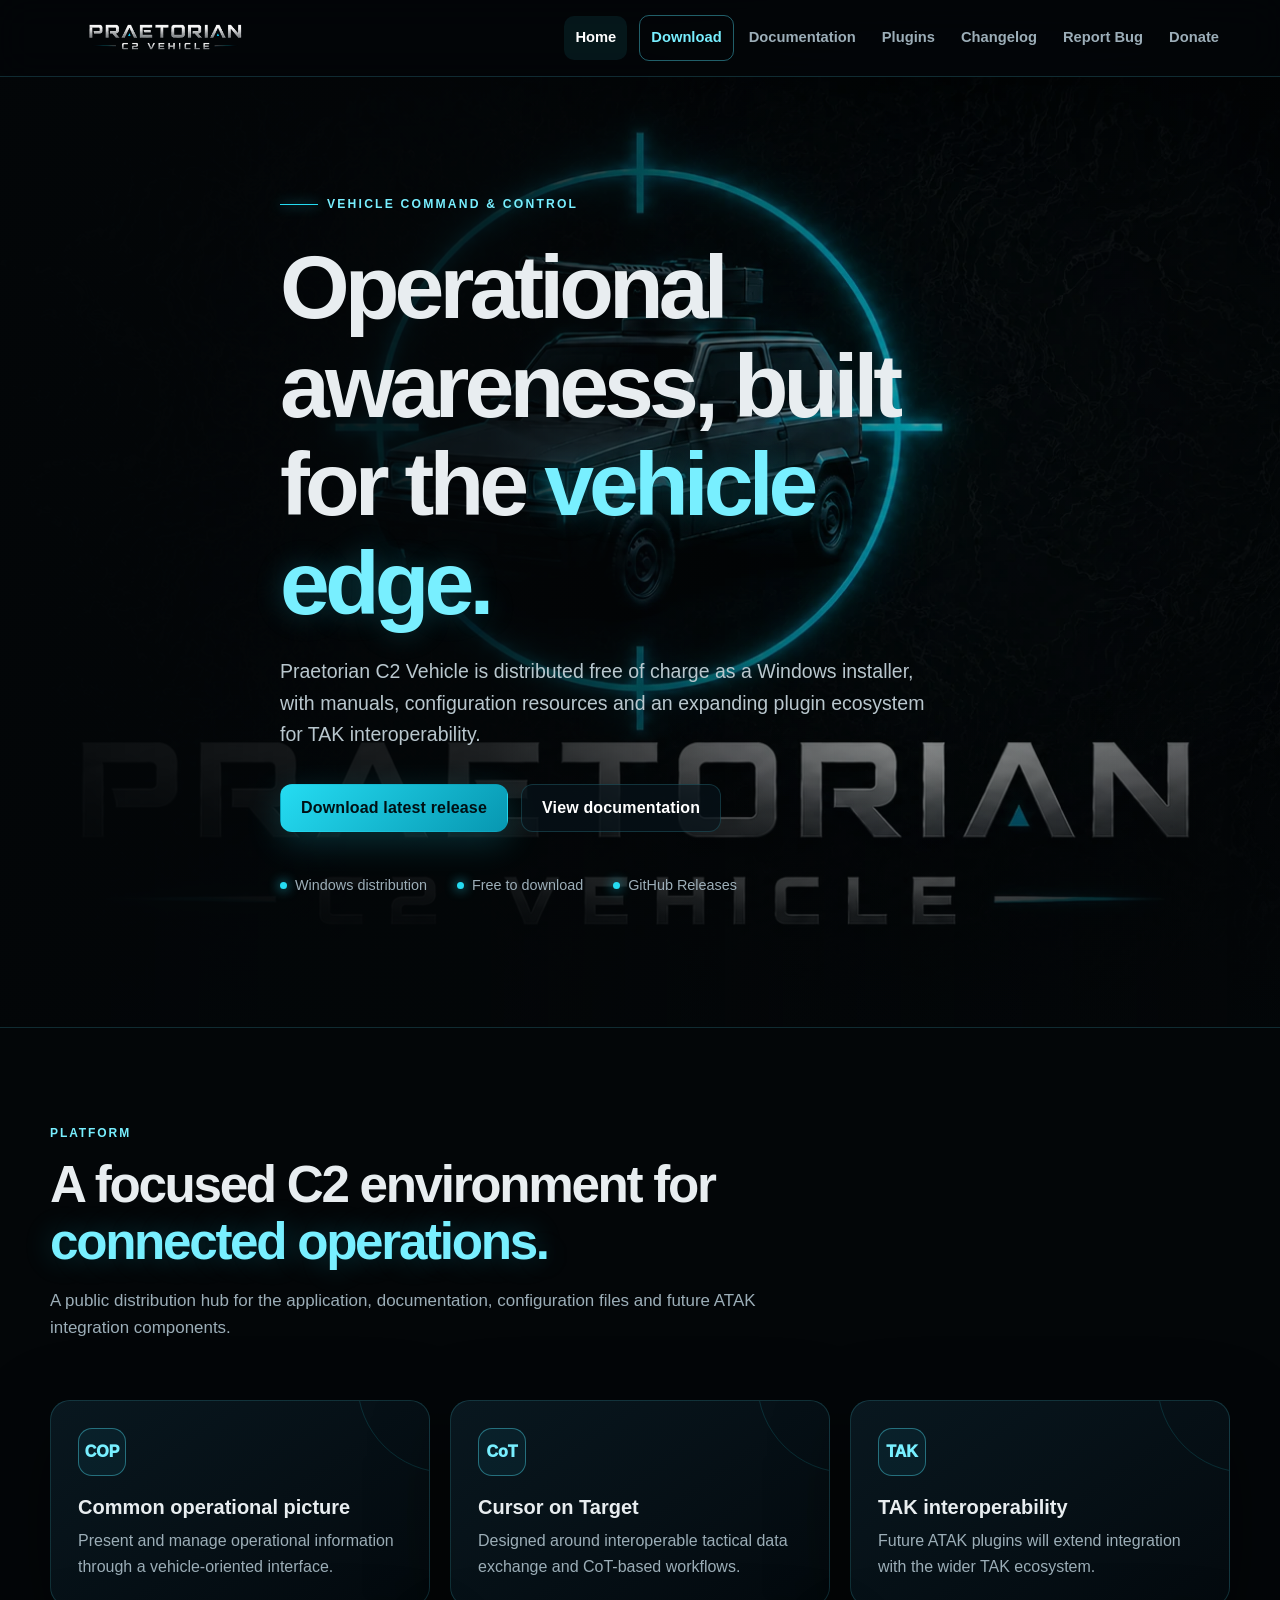
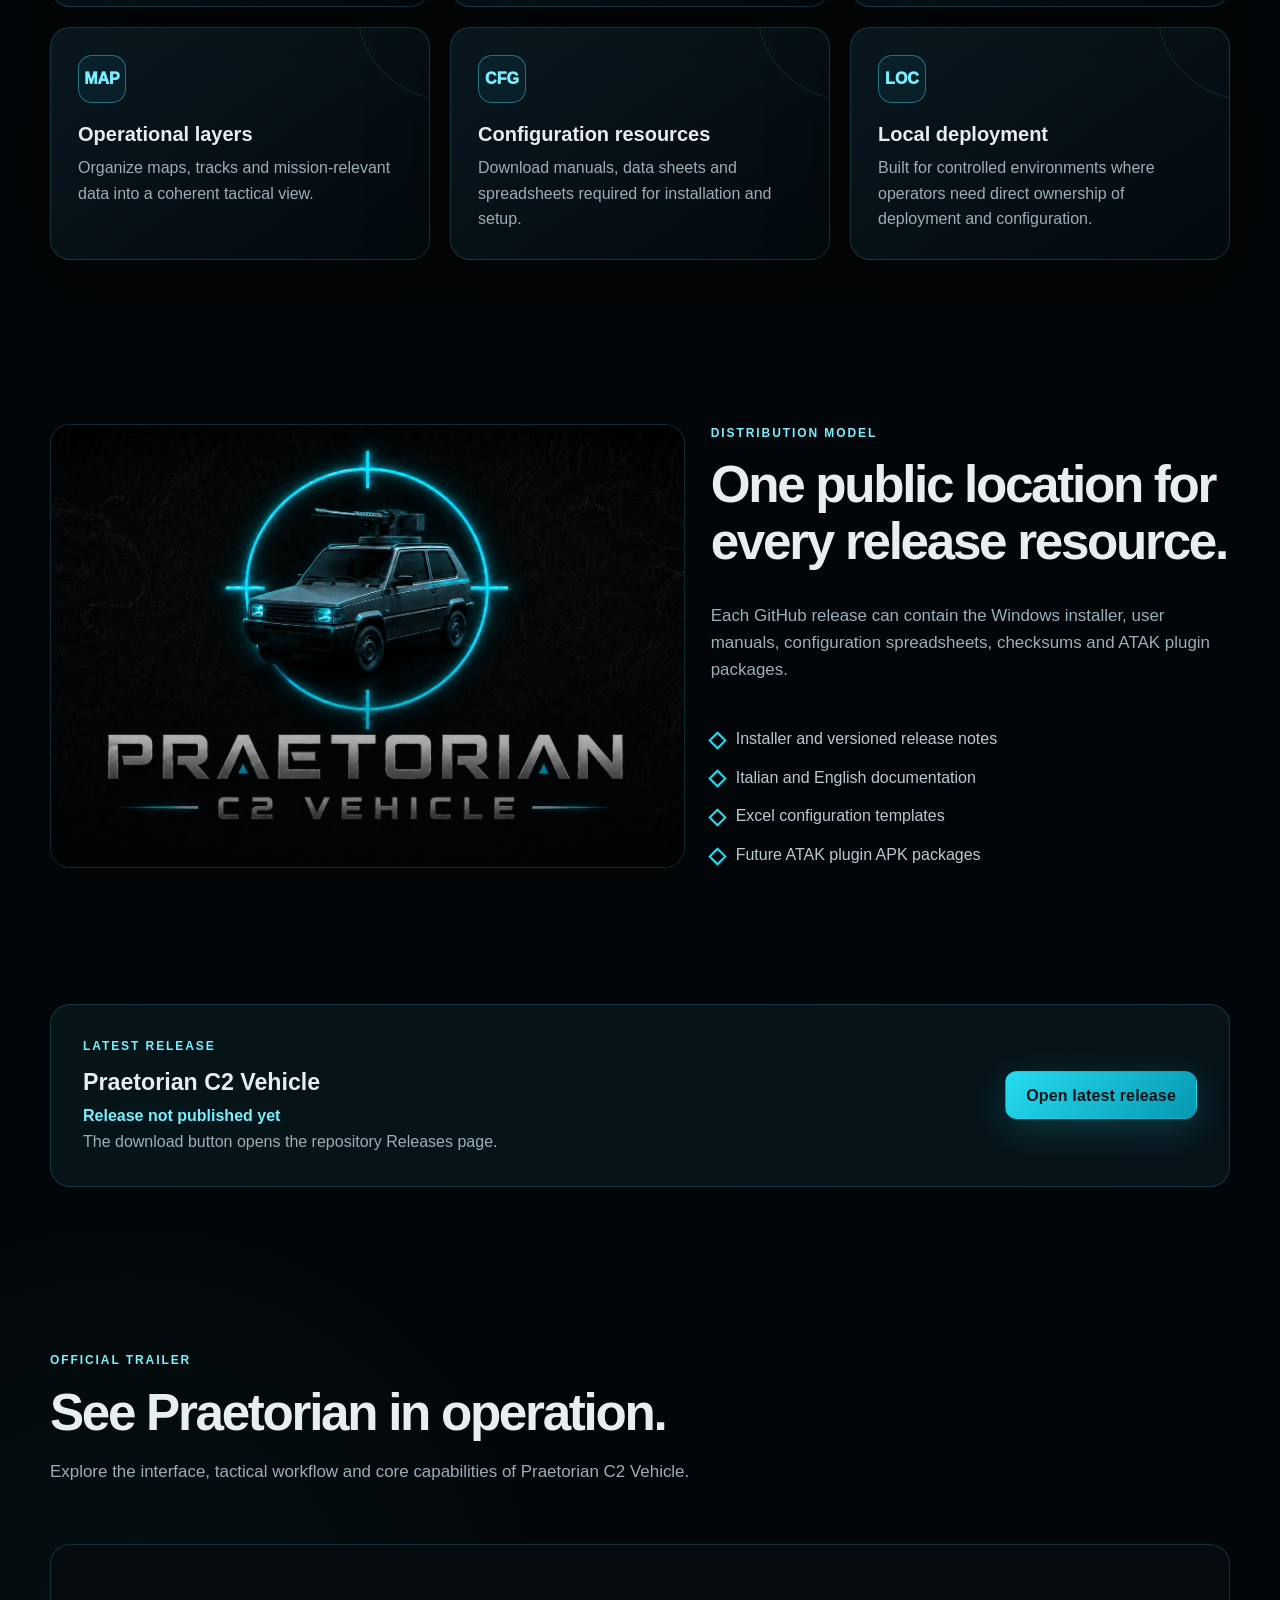
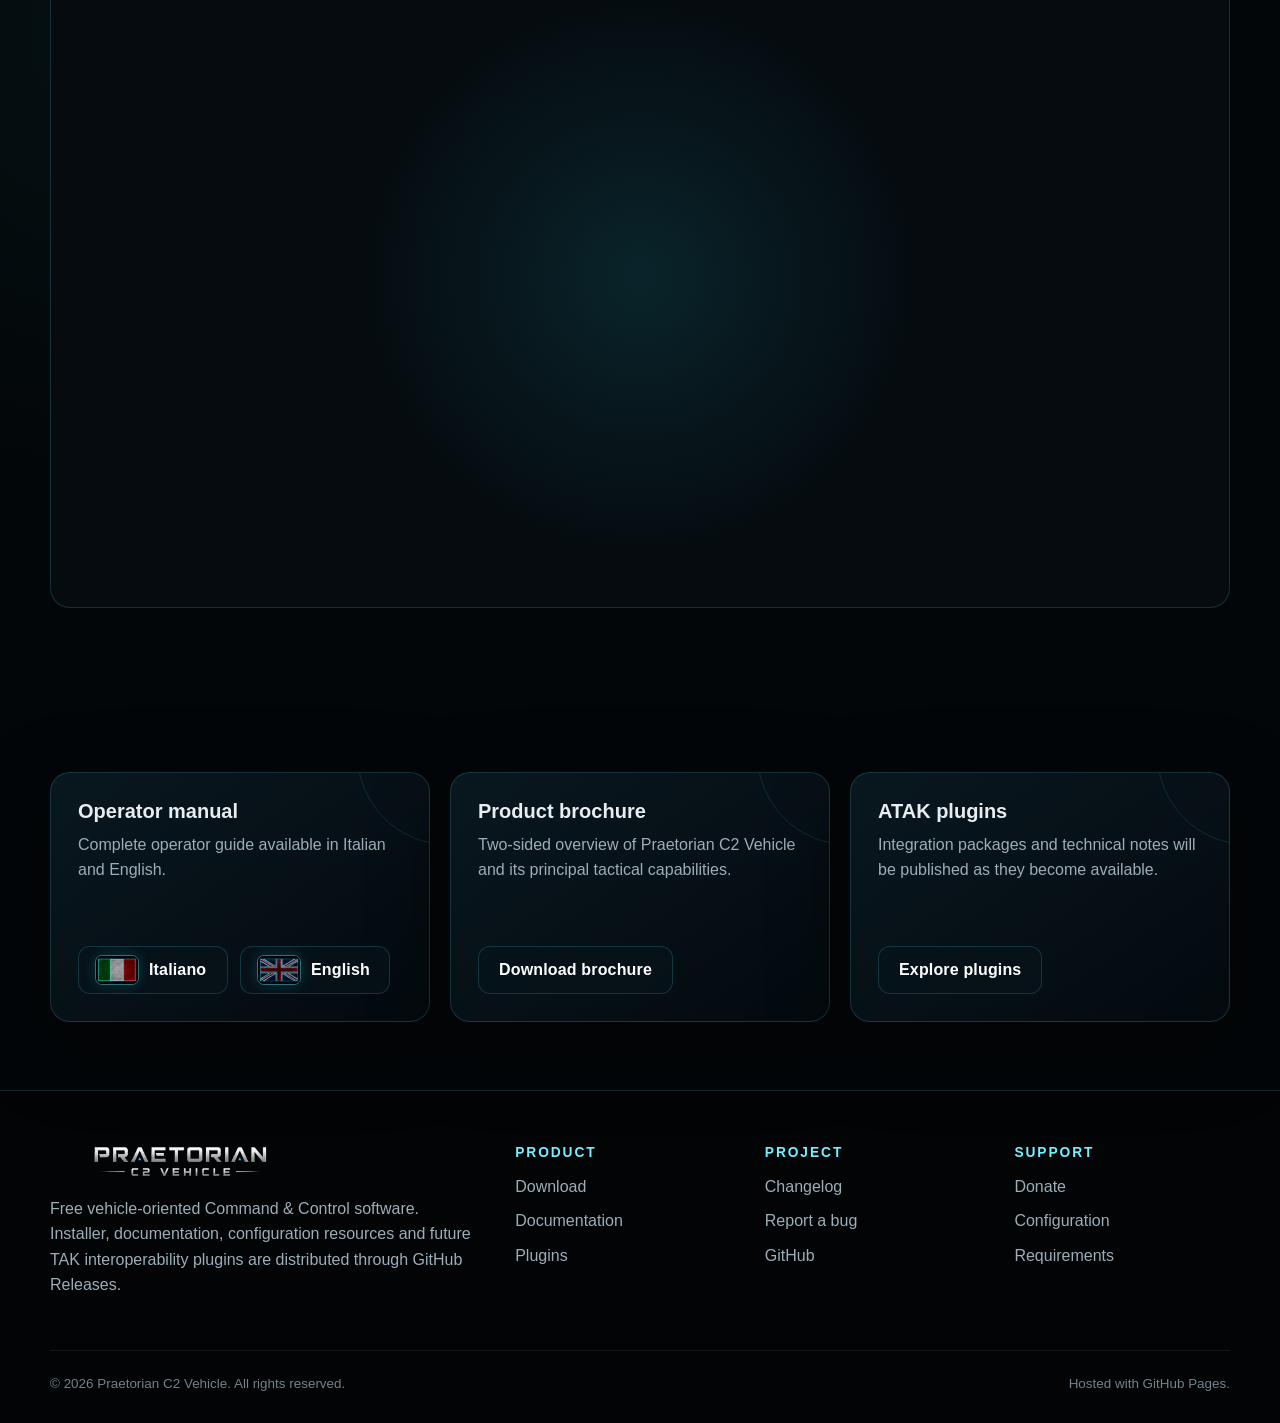
==== commit 4309c161: "Add bug report form" ====
--- a/index.html
+++ b/index.html
@@ -22,7 +22,7 @@
       <img src="assets/images/praetorian-wordmark.png" alt="Praetorian C2 Vehicle">
     </a>
     <button class="menu-toggle" type="button" aria-label="Open navigation" aria-expanded="false">☰</button>
-    <nav class="nav-links" aria-label="Primary navigation"><a class="active" href="index.html">Home</a><a class=" nav-cta" href="download.html">Download</a><a class="" href="documentation.html">Documentation</a><a class="" href="plugins.html">Plugins</a><a class="" href="changelog.html">Changelog</a><a class="" href="donate.html">Donate</a></nav>
+    <nav class="nav-links" aria-label="Primary navigation"><a class="active" href="index.html">Home</a><a class=" nav-cta" href="download.html">Download</a><a class="" href="documentation.html">Documentation</a><a class="" href="plugins.html">Plugins</a><a class="" href="changelog.html">Changelog</a><a class="" href="report-bug.html">Report Bug</a><a class="" href="donate.html">Donate</a></nav>
   </div>
 </header>
 <main id="main">
@@ -198,7 +198,7 @@
         <p class="footer-copy">Free vehicle-oriented Command & Control software. Installer, documentation, configuration resources and future TAK interoperability plugins are distributed through GitHub Releases.</p>
       </div>
       <div class="footer-col"><h3>Product</h3><a href="download.html">Download</a><a href="documentation.html">Documentation</a><a href="plugins.html">Plugins</a></div>
-      <div class="footer-col"><h3>Project</h3><a href="changelog.html">Changelog</a><a href="https://github.com/Moicanox/Praetorian-C2-Vehicle/issues">Report an issue</a><a href="https://github.com/Moicanox/Praetorian-C2-Vehicle">GitHub</a></div>
+      <div class="footer-col"><h3>Project</h3><a href="changelog.html">Changelog</a><a href="report-bug.html">Report a bug</a><a href="https://github.com/Moicanox/Praetorian-C2-Vehicle">GitHub</a></div>
       <div class="footer-col"><h3>Support</h3><a href="donate.html">Donate</a><a href="documentation.html#configuration">Configuration</a><a href="documentation.html#requirements">Requirements</a></div>
     </div>
     <div class="footer-bottom"><span>© <span id="year"></span> Praetorian C2 Vehicle. All rights reserved.</span><span>Hosted with GitHub Pages.</span></div>
@@ -208,4 +208,4 @@
 <script src="assets/js/config.js"></script>
 <script src="assets/js/main.js"></script>
 </body>
-</html>+</html>
--- a/assets/css/style.css
+++ b/assets/css/style.css
@@ -147,6 +147,19 @@
 .page-hero p { color:var(--muted); font-size:1.1rem; max-width:760px; }
 .breadcrumb { color:var(--cyan-2); text-transform:uppercase; font-size:.74rem; font-weight:900; letter-spacing:.15em; }
 
+.plugin-page-hero { padding-bottom:82px; }
+.plugin-page-hero .hero-actions { margin-top:30px; }
+.plugin-cover { margin:0; overflow:hidden; border:1px solid var(--line); border-radius:var(--radius); background:#020405; box-shadow:var(--shadow); }
+.plugin-cover img { width:100%; aspect-ratio:1672/941; object-fit:cover; }
+.plugin-intro { grid-template-columns:1.15fr .85fr; gap:52px; }
+.plugin-body-copy { color:var(--muted); margin:18px 0 0; }
+.plugin-highlights { padding:32px; }
+.plugin-highlights h3 { font-size:1.4rem; }
+.plugin-highlights .list-clean { margin-top:22px; }
+.plugin-release { align-items:center; }
+.plugin-release .release-status { margin:0; max-width:680px; }
+.plugin-release-actions { display:flex; flex-wrap:wrap; justify-content:flex-end; gap:12px; flex:0 0 auto; }
+
 .download-grid { display:grid; gap:18px; }
 .download-item { display:grid; grid-template-columns:58px 1fr auto; align-items:center; gap:18px; border:1px solid var(--line); background:var(--panel); border-radius:16px; padding:18px; }
 .download-item h3 { margin:0 0 4px; font-size:1.06rem; }
@@ -248,6 +261,56 @@
   object-fit:contain;
 }
 
+.bug-report-layout { display:grid; grid-template-columns:minmax(250px, .7fr) minmax(0, 1.5fr); gap:24px; align-items:start; }
+.bug-report-guide { position:sticky; top:100px; }
+.bug-report-guide h2 { font-size:1.65rem; margin:24px 0 12px; letter-spacing:-.025em; }
+.bug-report-guide .list-clean { margin-top:22px; }
+.report-email { margin:28px 0 0 !important; padding-top:22px; border-top:1px solid var(--line); color:var(--muted); }
+.report-email a { color:var(--cyan-2); font-weight:800; overflow-wrap:anywhere; }
+.bug-report-card { padding:38px; }
+.bug-report-card h2 { font-size:clamp(2rem, 4vw, 3rem); margin-bottom:10px; letter-spacing:-.04em; }
+.form-intro { margin:0 0 30px; color:var(--muted); }
+.bug-report-form { position:relative; z-index:1; }
+.form-grid { display:grid; grid-template-columns:repeat(2, minmax(0, 1fr)); gap:20px; }
+.form-field { display:flex; flex-direction:column; gap:8px; }
+.form-field-wide { grid-column:1 / -1; }
+.form-field label { color:#dce6ea; font-size:.9rem; font-weight:800; }
+.form-field input,
+.form-field select,
+.form-field textarea {
+  width:100%;
+  border:1px solid var(--line);
+  border-radius:12px;
+  background:rgba(2,8,11,.76);
+  color:var(--silver);
+  font:inherit;
+  line-height:1.45;
+  padding:13px 14px;
+  outline:none;
+  transition:border-color .2s ease, box-shadow .2s ease, background .2s ease;
+}
+.form-field input,
+.form-field select { min-height:50px; }
+.form-field textarea { resize:vertical; min-height:104px; }
+.form-field input::placeholder,
+.form-field textarea::placeholder { color:#71838d; }
+.form-field select { color-scheme:dark; }
+.form-field input:focus,
+.form-field select:focus,
+.form-field textarea:focus { border-color:var(--cyan); background:rgba(5,17,22,.95); box-shadow:0 0 0 3px rgba(37,220,242,.12); }
+.form-consent { display:flex; align-items:flex-start; gap:12px; margin-top:24px; color:var(--muted); font-size:.88rem; cursor:pointer; }
+.form-consent input { width:18px; height:18px; margin:3px 0 0; flex:0 0 auto; accent-color:var(--cyan); }
+.form-consent a { color:var(--cyan-2); }
+.form-actions { display:flex; align-items:center; gap:18px; margin-top:28px; }
+.form-actions p { margin:0; color:var(--muted); font-size:.84rem; }
+.form-honeypot { position:absolute !important; width:1px !important; height:1px !important; overflow:hidden !important; clip:rect(1px, 1px, 1px, 1px) !important; white-space:nowrap !important; }
+.report-success-section { min-height:calc(100vh - 76px); display:grid; align-items:center; }
+.report-success { max-width:760px; margin:0 auto; padding:56px; text-align:center; }
+.report-success h1 { font-size:clamp(2.8rem, 7vw, 5rem); margin:18px auto; }
+.report-success > p { max-width:620px; margin:0 auto; color:var(--muted); font-size:1.08rem; }
+.report-success .hero-actions { justify-content:center; }
+.success-mark { width:70px; height:70px; display:grid; place-items:center; margin:0 auto 24px; border-radius:50%; border:1px solid rgba(112,229,177,.45); background:rgba(112,229,177,.08); color:var(--success); font-size:2rem; font-weight:900; box-shadow:0 0 35px rgba(112,229,177,.12); }
+
 .site-footer { border-top:1px solid var(--line); background:#020405; padding:54px 0 28px; }
 .footer-grid { display:grid; grid-template-columns:1.4fr repeat(3, .7fr); gap:34px; }
 .footer-logo { width:260px; margin-bottom:15px; }
@@ -270,7 +333,10 @@
   .hero::before { background:linear-gradient(90deg, rgba(3,6,8,.95), rgba(3,6,8,.65)), linear-gradient(0deg, rgba(3,6,8,1), transparent 45%); }
   .grid-3 { grid-template-columns:1fr 1fr; }
   .product-panel { grid-template-columns:1fr; }
+  .plugin-intro { gap:30px; }
   .product-visual { min-height:350px; }
+  .bug-report-layout { grid-template-columns:1fr; }
+  .bug-report-guide { position:static; }
   .footer-grid { grid-template-columns:1fr 1fr; }
 }
 
@@ -284,11 +350,18 @@
   .section-head { display:block; }
   .grid-3, .grid-2 { grid-template-columns:1fr; }
   .release-strip { align-items:flex-start; flex-direction:column; }
+  .plugin-release-actions { width:100%; justify-content:flex-start; }
   .download-item { grid-template-columns:48px 1fr; }
   .download-item .btn { grid-column:1 / -1; }
   .footer-grid { grid-template-columns:1fr; }
   .footer-bottom { flex-direction:column; }
   .donate-box { padding:30px 20px; }
+  .bug-report-card { padding:28px 20px; }
+  .form-grid { grid-template-columns:1fr; }
+  .form-field-wide { grid-column:auto; }
+  .form-actions { align-items:stretch; flex-direction:column; }
+  .form-actions .btn { width:100%; }
+  .report-success { padding:38px 22px; }
 }
 
 @media (prefers-reduced-motion: reduce) {
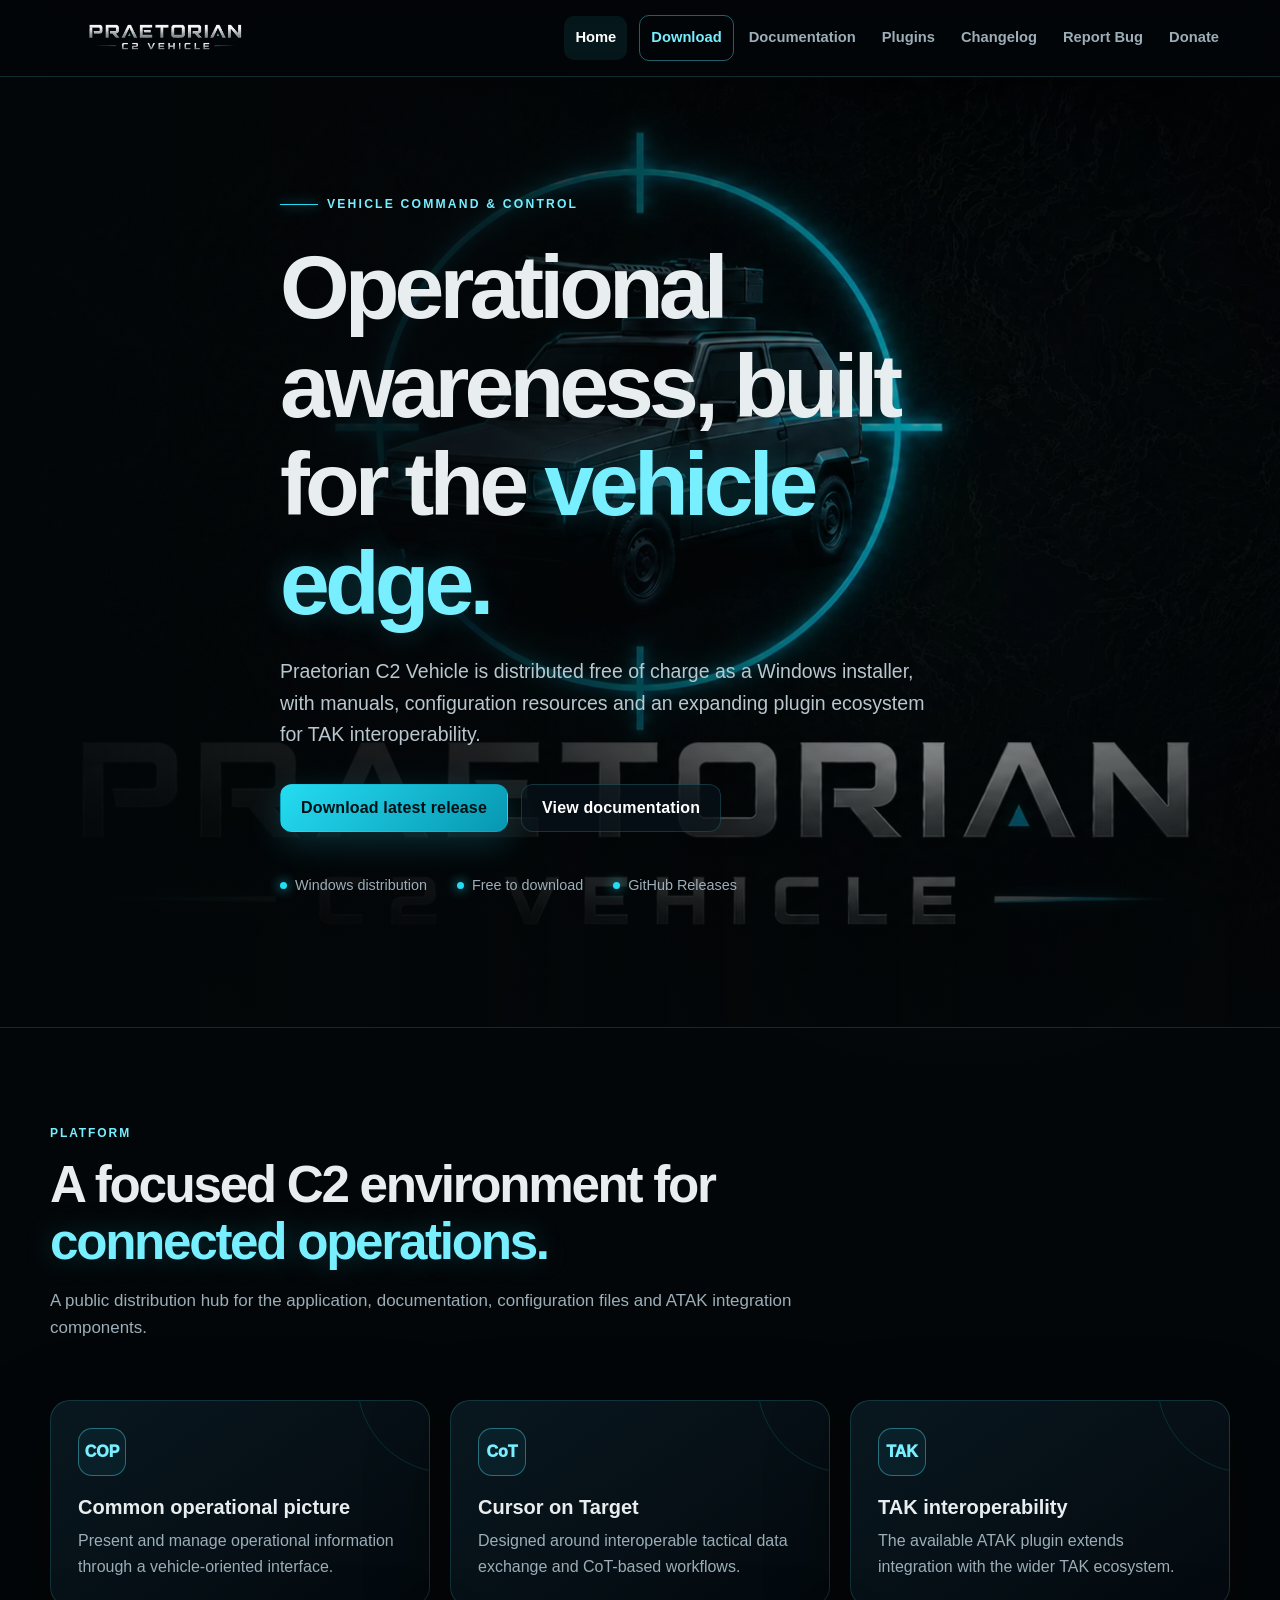
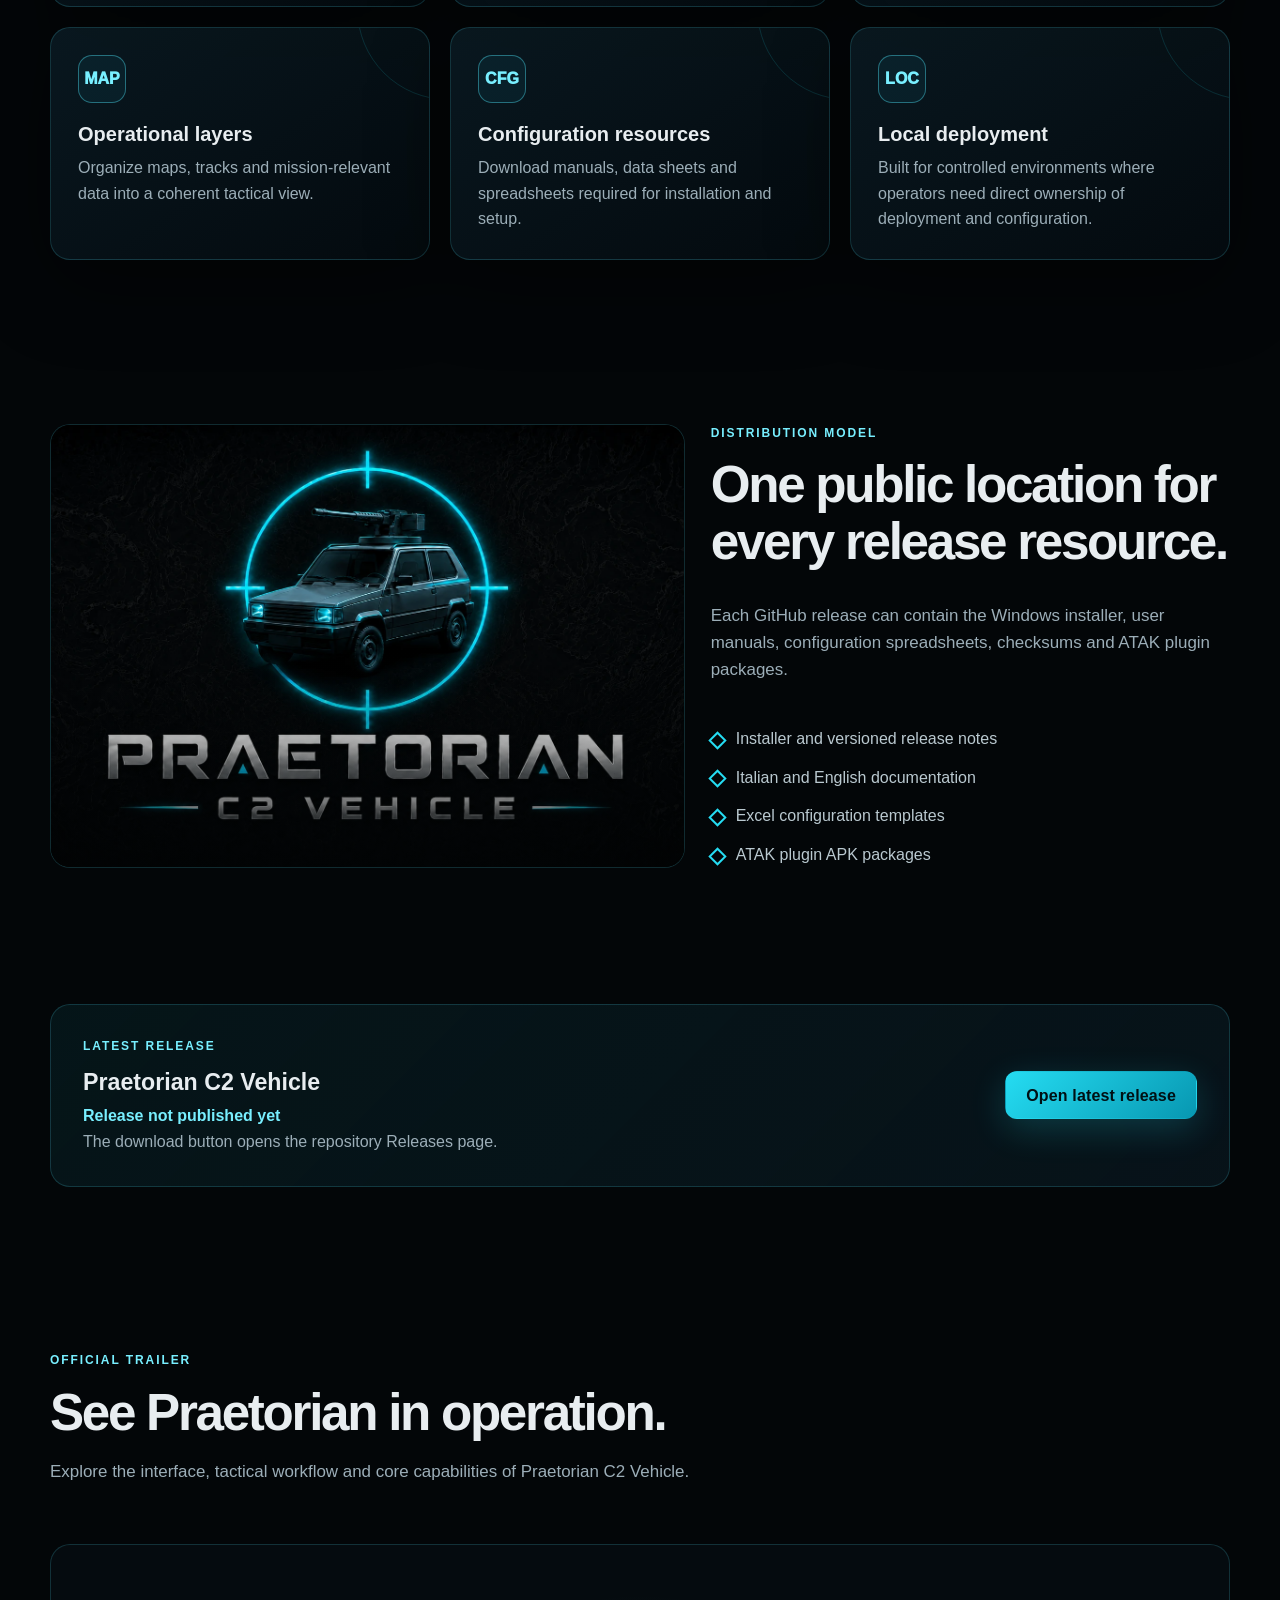
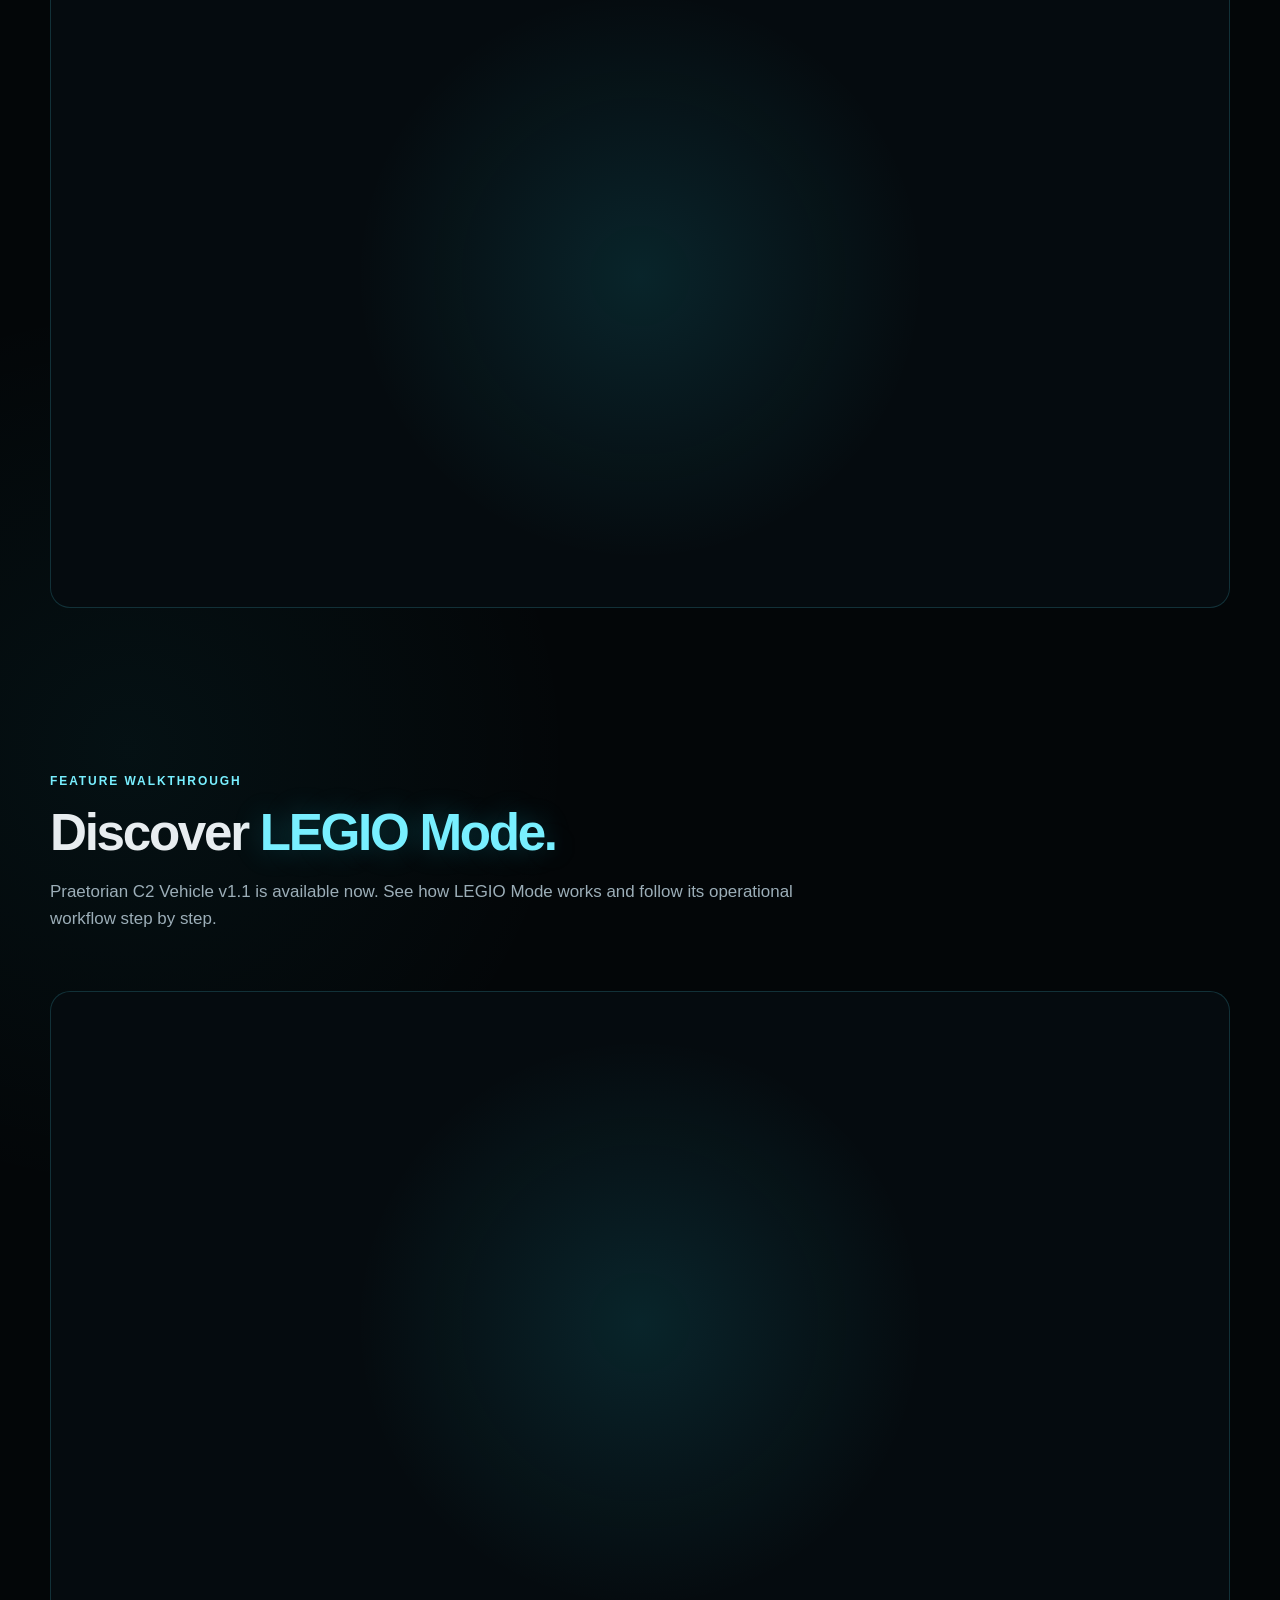
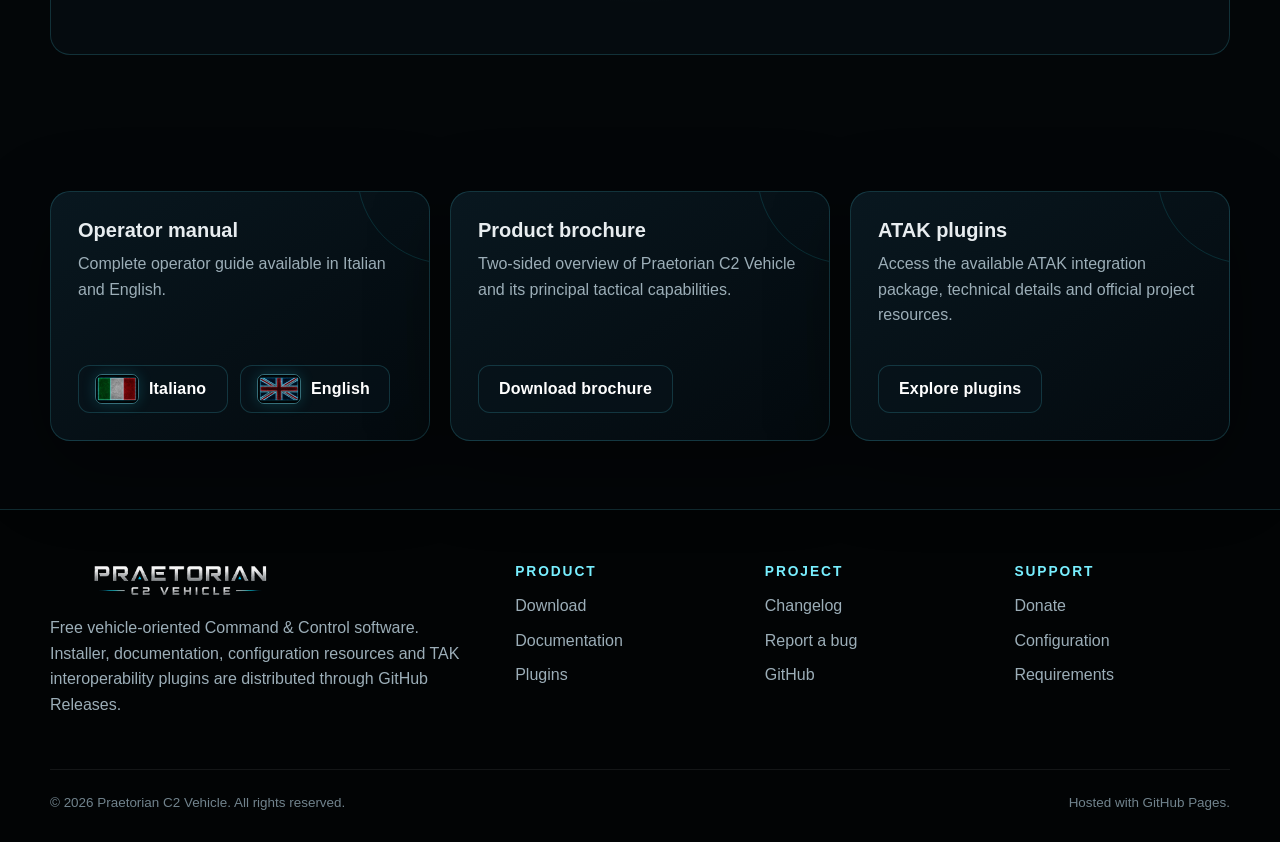
==== commit 74ea0f17: "verssione 1.1" ====
--- a/index.html
+++ b/index.html
@@ -4,9 +4,9 @@
   <meta charset="utf-8">
   <meta name="viewport" content="width=device-width, initial-scale=1">
   <meta name="theme-color" content="#030608">
-  <meta name="description" content="Official distribution site for Praetorian C2 Vehicle: installer, manuals, configuration resources and future ATAK plugins.">
+  <meta name="description" content="Official distribution site for Praetorian C2 Vehicle: installer, manuals, configuration resources and ATAK plugins.">
   <meta property="og:title" content="Praetorian C2 Vehicle — Free Vehicle Command & Control">
-  <meta property="og:description" content="Official distribution site for Praetorian C2 Vehicle: installer, manuals, configuration resources and future ATAK plugins.">
+  <meta property="og:description" content="Official distribution site for Praetorian C2 Vehicle: installer, manuals, configuration resources and ATAK plugins.">
   <meta property="og:type" content="website">
   <meta property="og:image" content="assets/images/praetorian-splash.png">
   <title>Praetorian C2 Vehicle — Free Vehicle Command & Control</title>
@@ -43,12 +43,12 @@
 <section class="section">
   <div class="container">
     <div class="section-head fade-up">
-      <div><div class="section-kicker">Platform</div><h2>A focused C2 environment for <span class="accent">connected operations.</span></h2><p class="lead">A public distribution hub for the application, documentation, configuration files and future ATAK integration components.</p></div>
+      <div><div class="section-kicker">Platform</div><h2>A focused C2 environment for <span class="accent">connected operations.</span></h2><p class="lead">A public distribution hub for the application, documentation, configuration files and ATAK integration components.</p></div>
     </div>
     <div class="grid grid-3">
       <article class="card fade-up"><div class="icon-box">COP</div><h3>Common operational picture</h3><p>Present and manage operational information through a vehicle-oriented interface.</p></article>
       <article class="card fade-up"><div class="icon-box">CoT</div><h3>Cursor on Target</h3><p>Designed around interoperable tactical data exchange and CoT-based workflows.</p></article>
-      <article class="card fade-up"><div class="icon-box">TAK</div><h3>TAK interoperability</h3><p>Future ATAK plugins will extend integration with the wider TAK ecosystem.</p></article>
+      <article class="card fade-up"><div class="icon-box">TAK</div><h3>TAK interoperability</h3><p>The available ATAK plugin extends integration with the wider TAK ecosystem.</p></article>
       <article class="card fade-up"><div class="icon-box">MAP</div><h3>Operational layers</h3><p>Organize maps, tracks and mission-relevant data into a coherent tactical view.</p></article>
       <article class="card fade-up"><div class="icon-box">CFG</div><h3>Configuration resources</h3><p>Download manuals, data sheets and spreadsheets required for installation and setup.</p></article>
       <article class="card fade-up"><div class="icon-box">LOC</div><h3>Local deployment</h3><p>Built for controlled environments where operators need direct ownership of deployment and configuration.</p></article>
@@ -63,7 +63,7 @@
       <div class="section-kicker">Distribution model</div>
       <h2>One public location for every release resource.</h2>
       <p class="lead">Each GitHub release can contain the Windows installer, user manuals, configuration spreadsheets, checksums and ATAK plugin packages.</p>
-      <ul class="list-clean"><li>Installer and versioned release notes</li><li>Italian and English documentation</li><li>Excel configuration templates</li><li>Future ATAK plugin APK packages</li></ul>
+      <ul class="list-clean"><li>Installer and versioned release notes</li><li>Italian and English documentation</li><li>Excel configuration templates</li><li>ATAK plugin APK packages</li></ul>
     </div>
   </div>
 </section>
@@ -101,6 +101,26 @@
         <p>
           Open the official trailer on YouTube to see the platform in operation.
         </p>
+      </div>
+    </div>
+  </div>
+</section>
+
+<section class="section section-tight" id="legio-mode">
+  <div class="container">
+    <div class="section-head fade-up">
+      <div>
+        <div class="section-kicker">Feature walkthrough</div>
+        <h2>Discover <span class="accent">LEGIO Mode.</span></h2>
+        <p class="lead">Praetorian C2 Vehicle v1.1 is available now. See how LEGIO Mode works and follow its operational workflow step by step.</p>
+      </div>
+    </div>
+
+    <div class="video-shell fade-up" data-legio-mode-video>
+      <div class="video-placeholder">
+        <div class="play-mark"></div>
+        <h3>Praetorian C2 Vehicle LEGIO Mode</h3>
+        <p>Watch the official LEGIO Mode walkthrough on YouTube.</p>
       </div>
     </div>
   </div>
@@ -178,8 +198,8 @@
         <h3>ATAK plugins</h3>
 
         <p>
-          Integration packages and technical notes will be published
-          as they become available.
+          Access the available ATAK integration package, technical details
+          and official project resources.
         </p>
 
         <a class="btn" href="plugins.html">
@@ -195,7 +215,7 @@
     <div class="footer-grid">
       <div>
         <img class="footer-logo" src="assets/images/praetorian-wordmark.png" alt="Praetorian C2 Vehicle">
-        <p class="footer-copy">Free vehicle-oriented Command & Control software. Installer, documentation, configuration resources and future TAK interoperability plugins are distributed through GitHub Releases.</p>
+        <p class="footer-copy">Free vehicle-oriented Command & Control software. Installer, documentation, configuration resources and TAK interoperability plugins are distributed through GitHub Releases.</p>
       </div>
       <div class="footer-col"><h3>Product</h3><a href="download.html">Download</a><a href="documentation.html">Documentation</a><a href="plugins.html">Plugins</a></div>
       <div class="footer-col"><h3>Project</h3><a href="changelog.html">Changelog</a><a href="report-bug.html">Report a bug</a><a href="https://github.com/Moicanox/Praetorian-C2-Vehicle">GitHub</a></div>
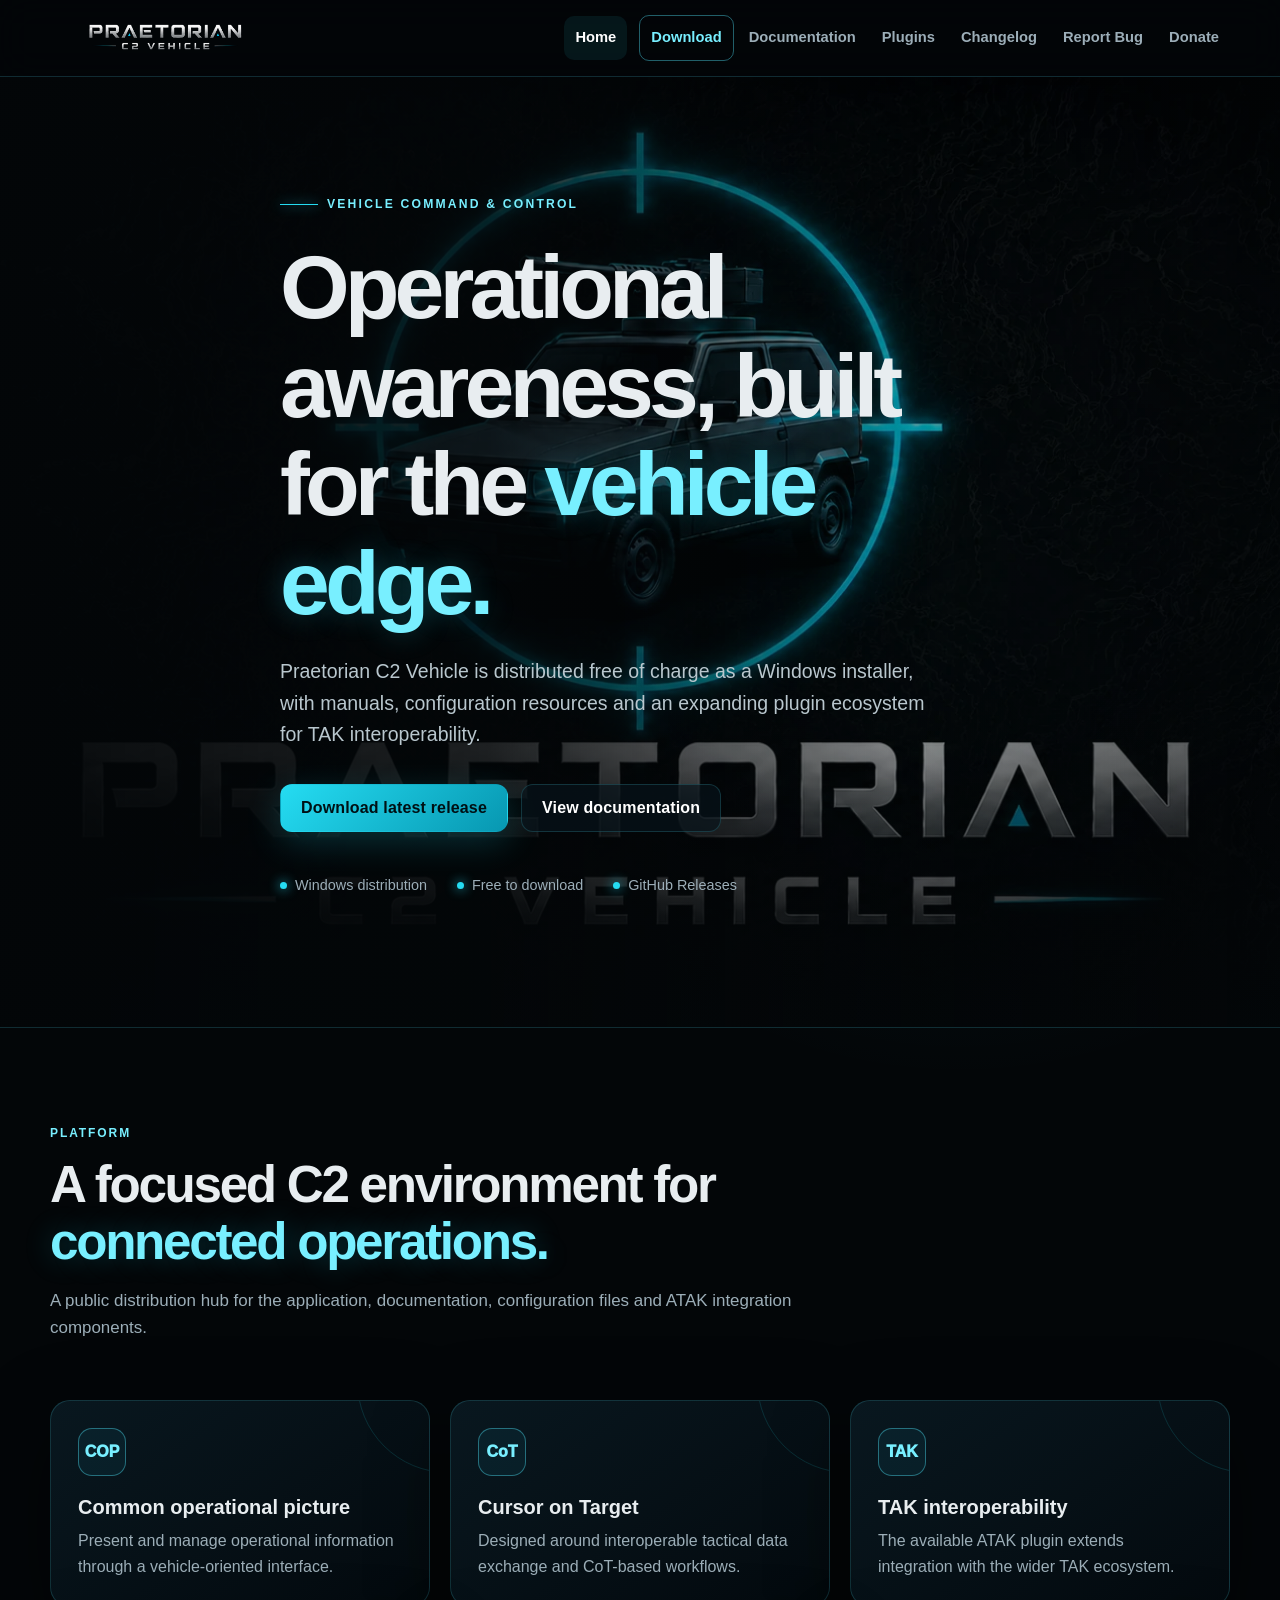
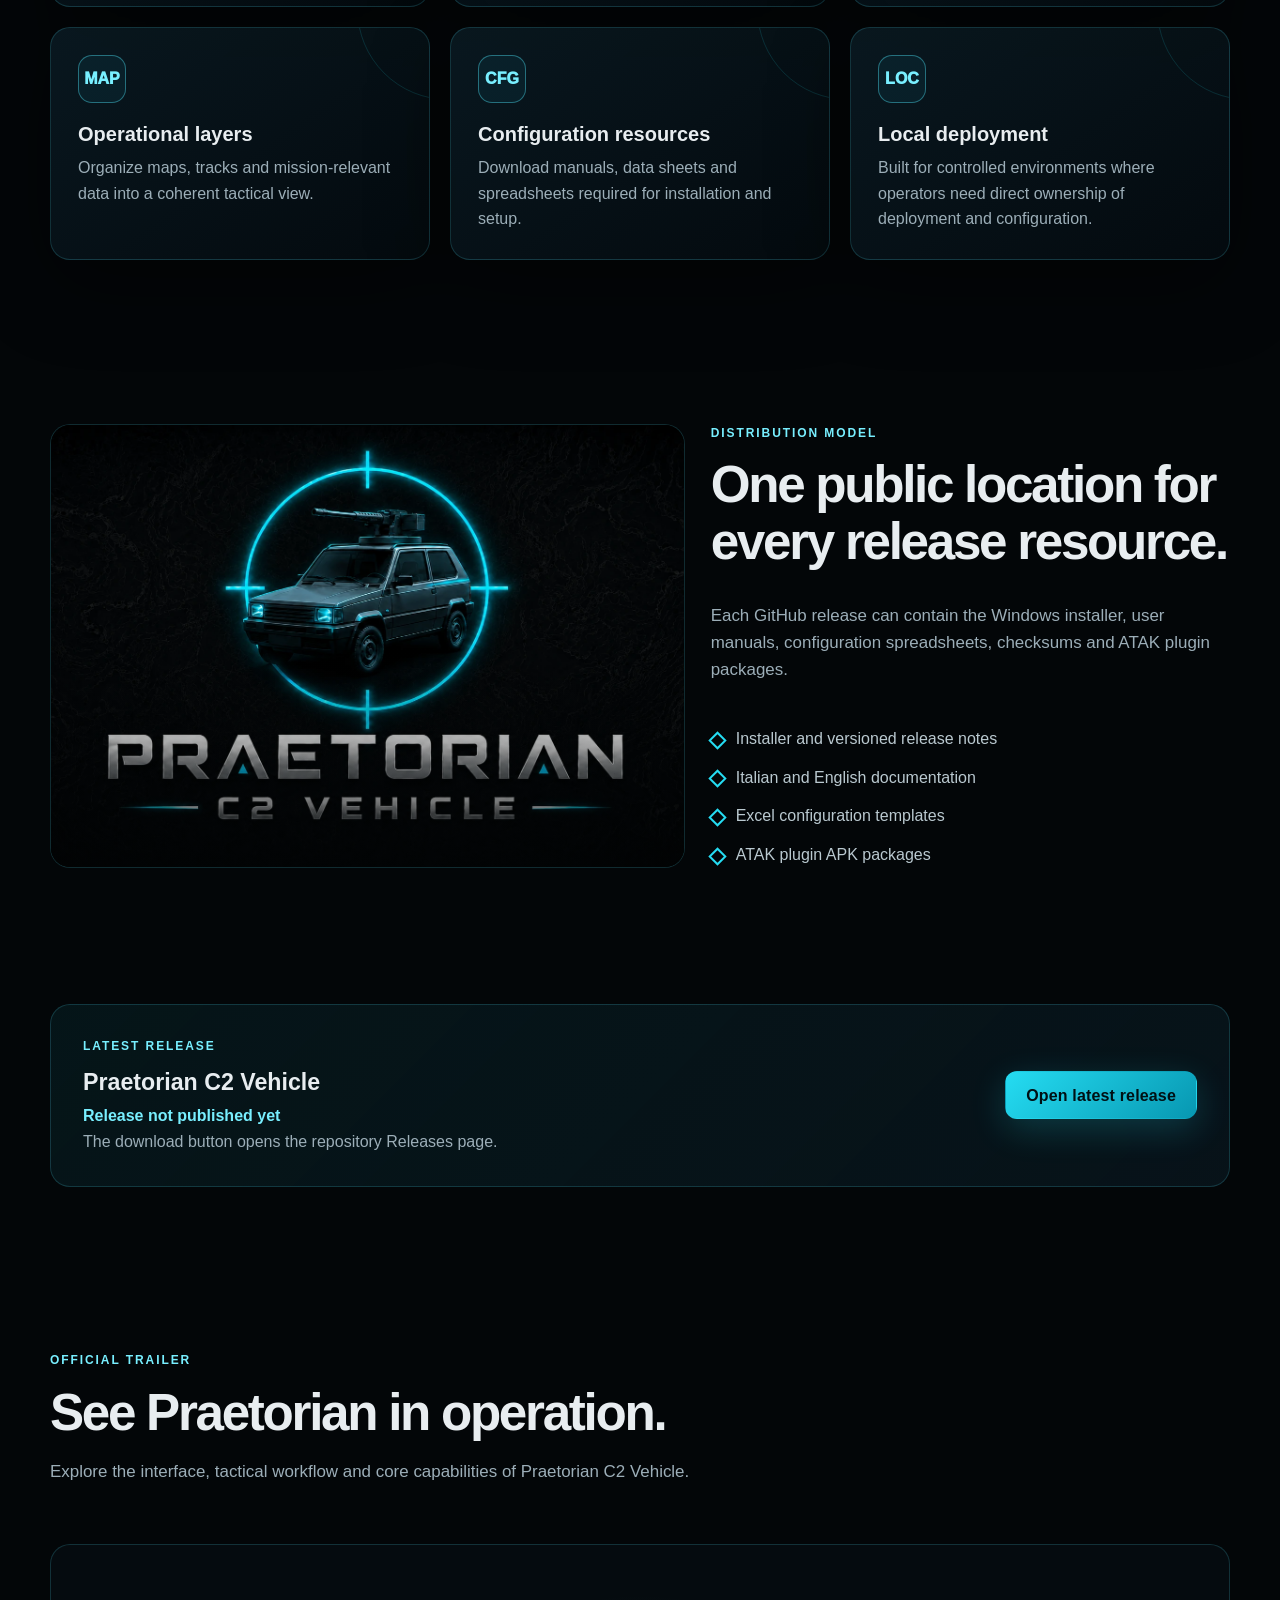
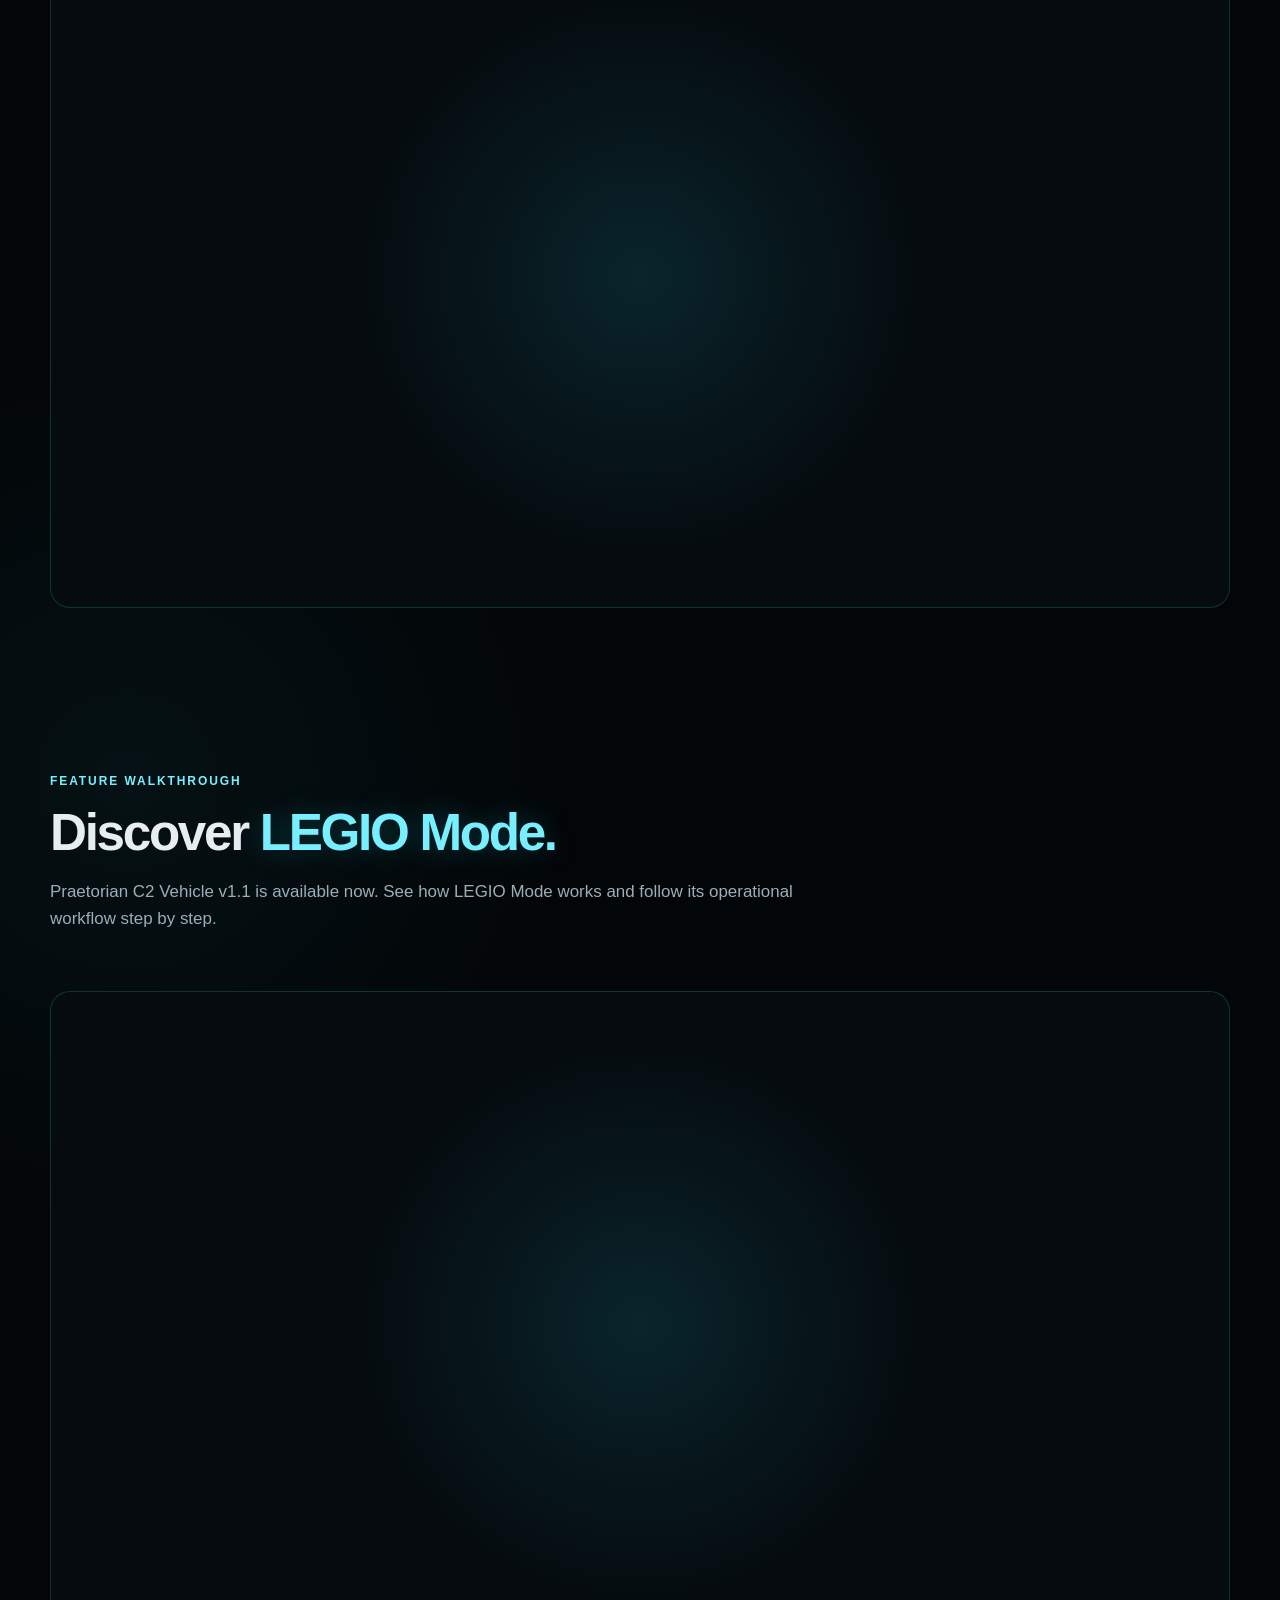
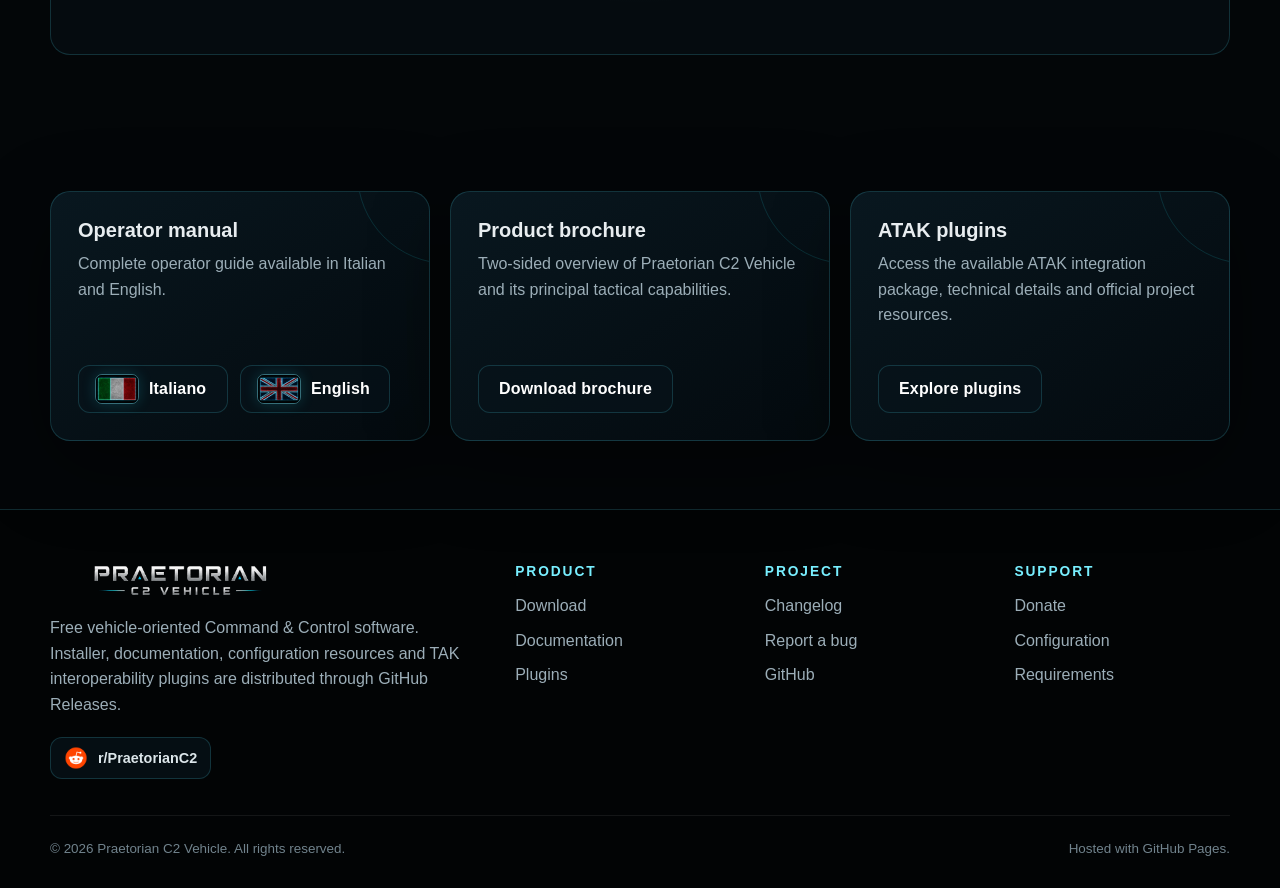
==== commit f1097ef4: "aggiunto reddit" ====
--- a/index.html
+++ b/index.html
@@ -216,6 +216,7 @@
       <div>
         <img class="footer-logo" src="assets/images/praetorian-wordmark.png" alt="Praetorian C2 Vehicle">
         <p class="footer-copy">Free vehicle-oriented Command & Control software. Installer, documentation, configuration resources and TAK interoperability plugins are distributed through GitHub Releases.</p>
+        <div class="footer-social"><a class="social-link" href="https://www.reddit.com/r/PraetorianC2/" target="_blank" rel="noopener noreferrer"><img src="assets/images/reddit-icon.png" alt=""><span>r/PraetorianC2</span></a></div>
       </div>
       <div class="footer-col"><h3>Product</h3><a href="download.html">Download</a><a href="documentation.html">Documentation</a><a href="plugins.html">Plugins</a></div>
       <div class="footer-col"><h3>Project</h3><a href="changelog.html">Changelog</a><a href="report-bug.html">Report a bug</a><a href="https://github.com/Moicanox/Praetorian-C2-Vehicle">GitHub</a></div>
--- a/assets/css/style.css
+++ b/assets/css/style.css
@@ -315,6 +315,10 @@
 .footer-grid { display:grid; grid-template-columns:1.4fr repeat(3, .7fr); gap:34px; }
 .footer-logo { width:260px; margin-bottom:15px; }
 .footer-copy { color:var(--muted); max-width:450px; }
+.footer-social { display:flex; flex-wrap:wrap; gap:10px; margin-top:20px; }
+.social-link { display:inline-flex; align-items:center; gap:10px; min-height:42px; padding:8px 13px; border:1px solid var(--line); border-radius:12px; color:#dce6ea; background:rgba(8,20,27,.68); text-decoration:none; font-size:.9rem; font-weight:800; transition:.2s ease; }
+.social-link:hover { color:white; border-color:rgba(255,69,0,.65); background:rgba(255,69,0,.1); transform:translateY(-2px); }
+.social-link img { width:24px; height:24px; flex:0 0 auto; }
 .footer-col h3 { font-size:.86rem; text-transform:uppercase; letter-spacing:.14em; color:var(--cyan-2); }
 .footer-col a { display:block; text-decoration:none; color:var(--muted); margin:9px 0; }
 .footer-col a:hover { color:white; }
